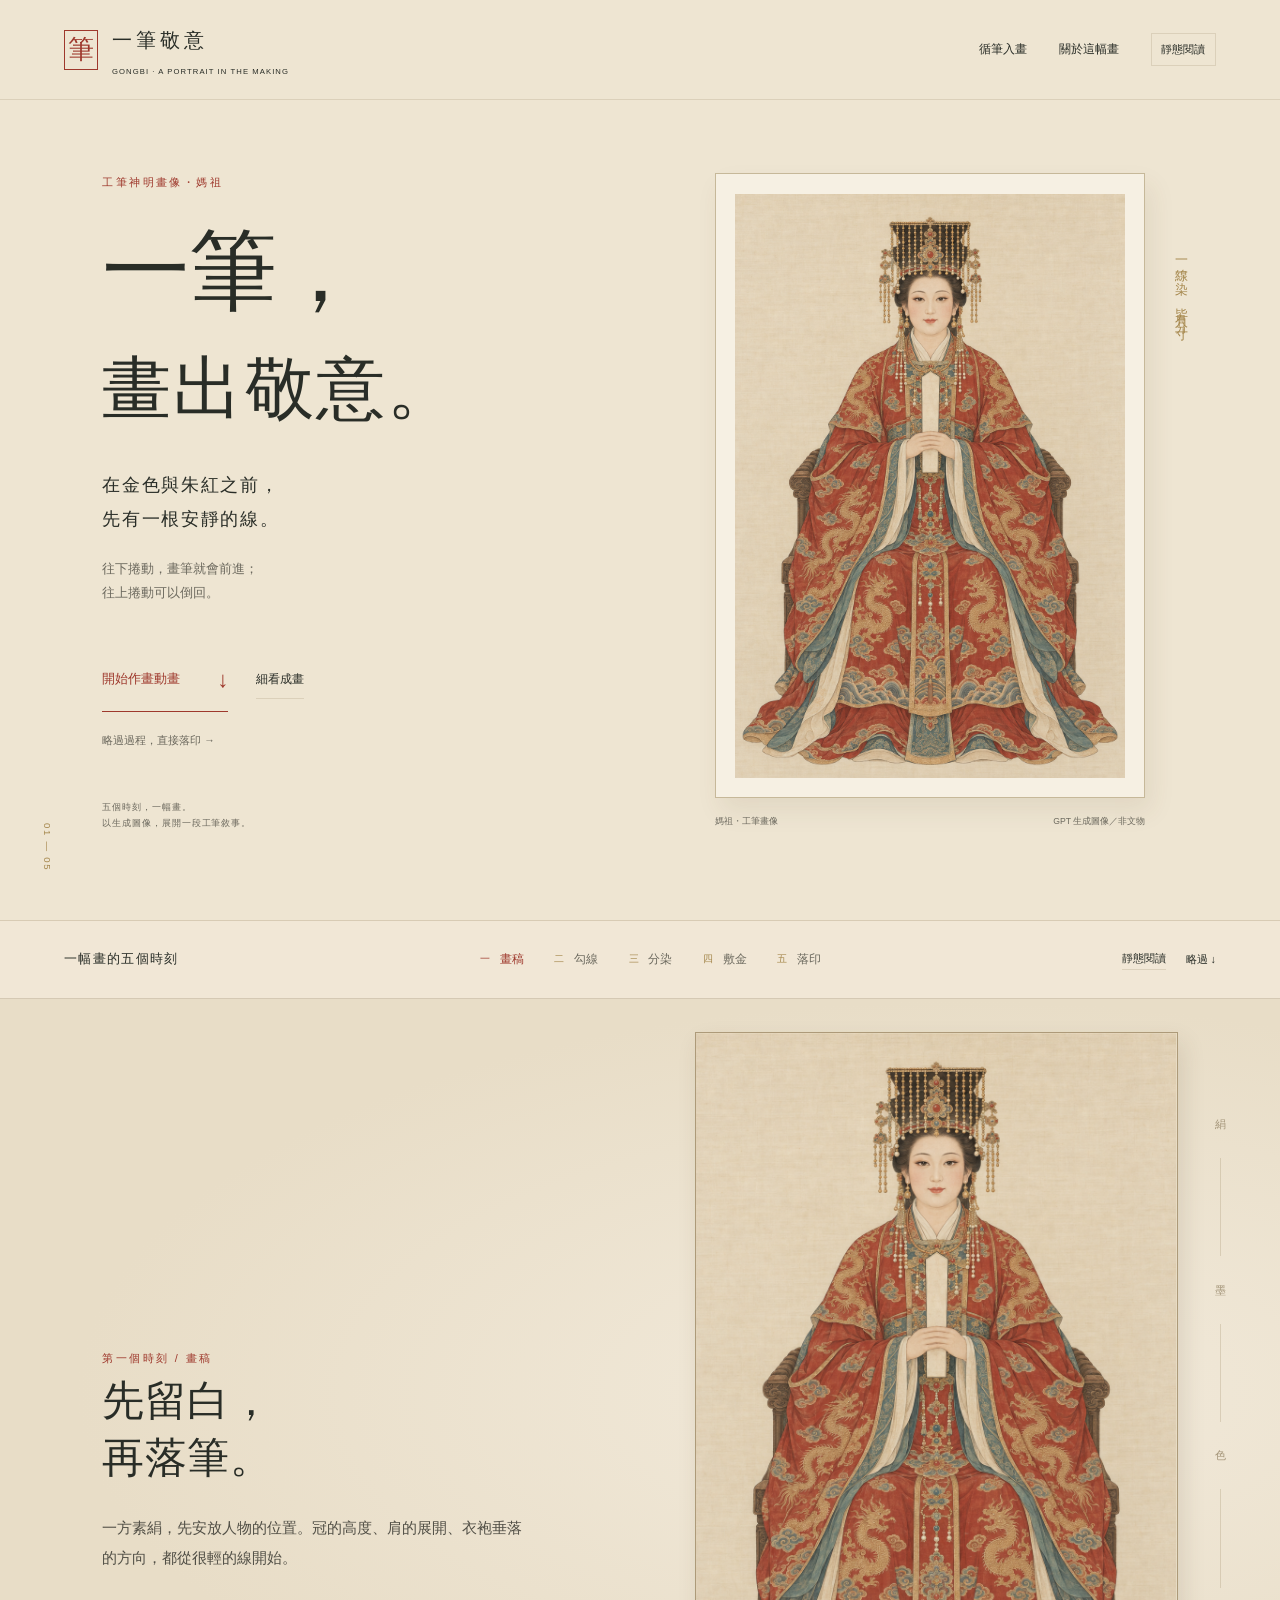
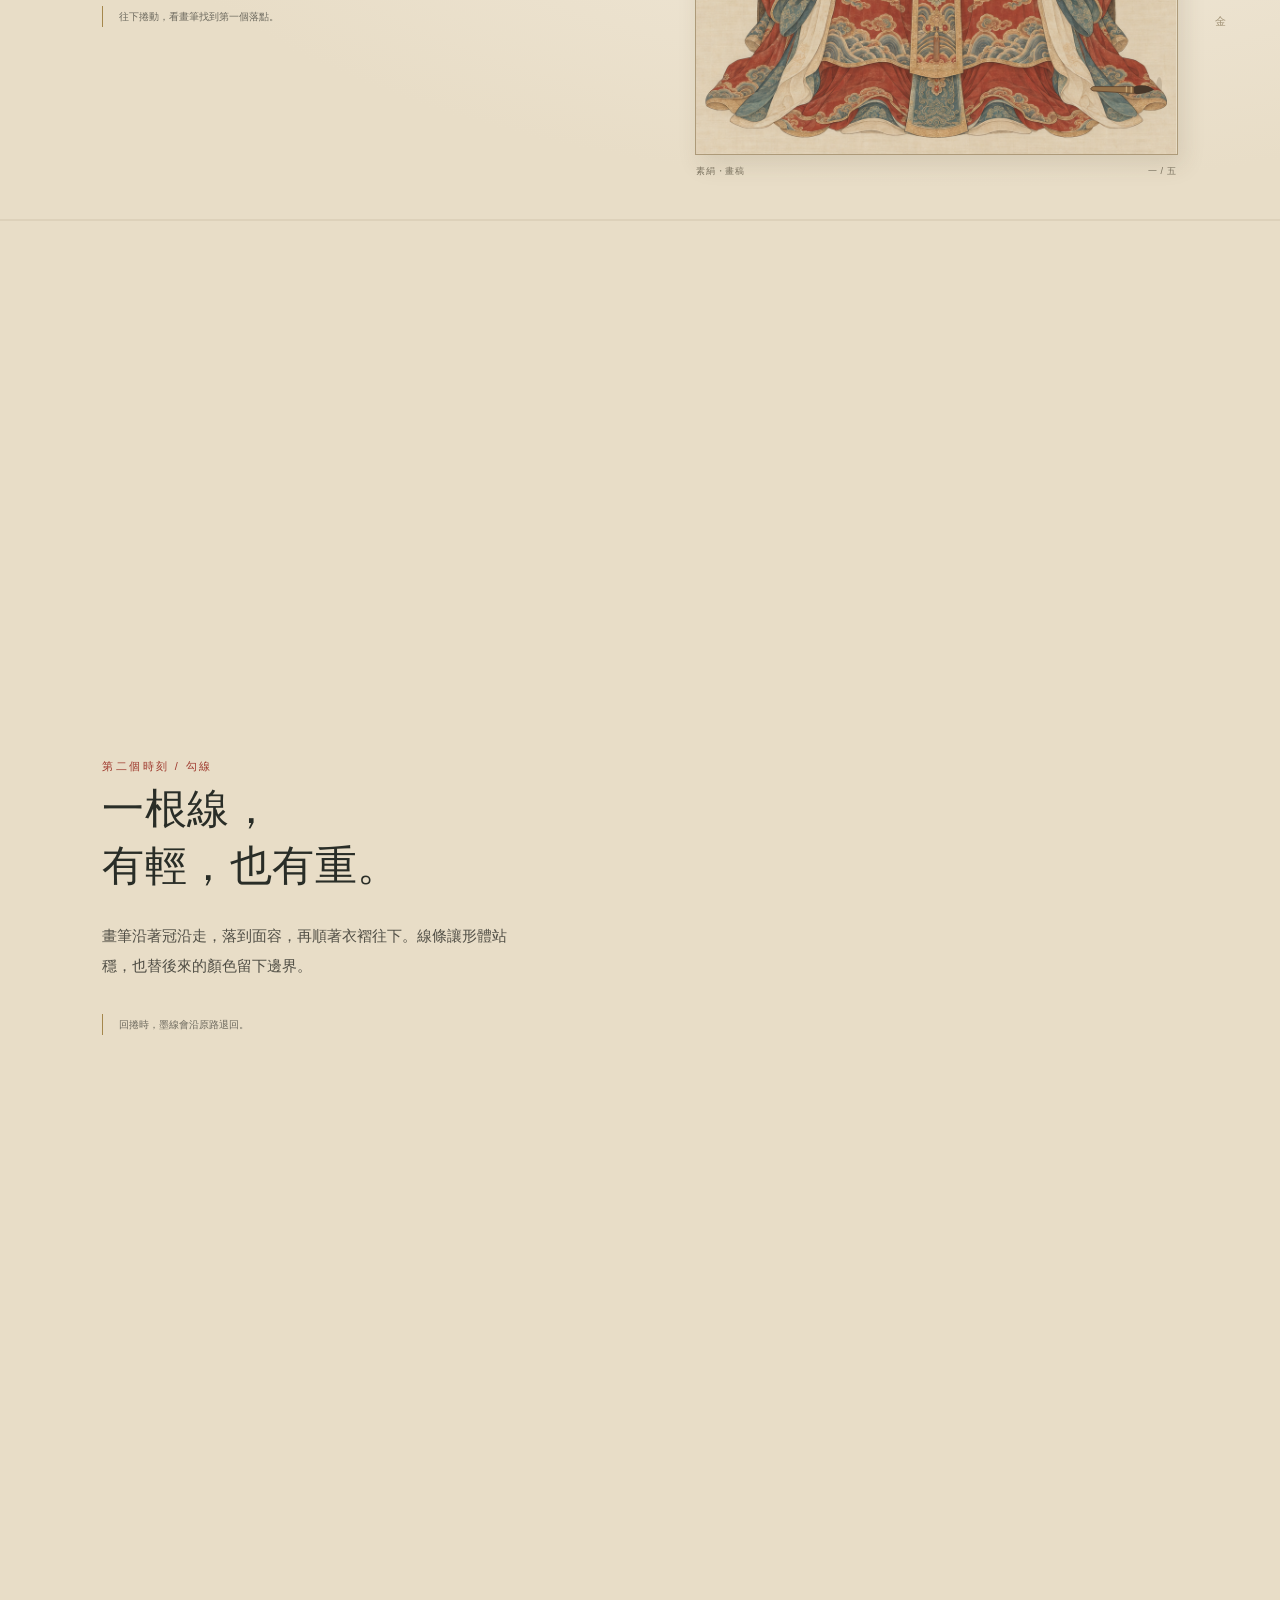
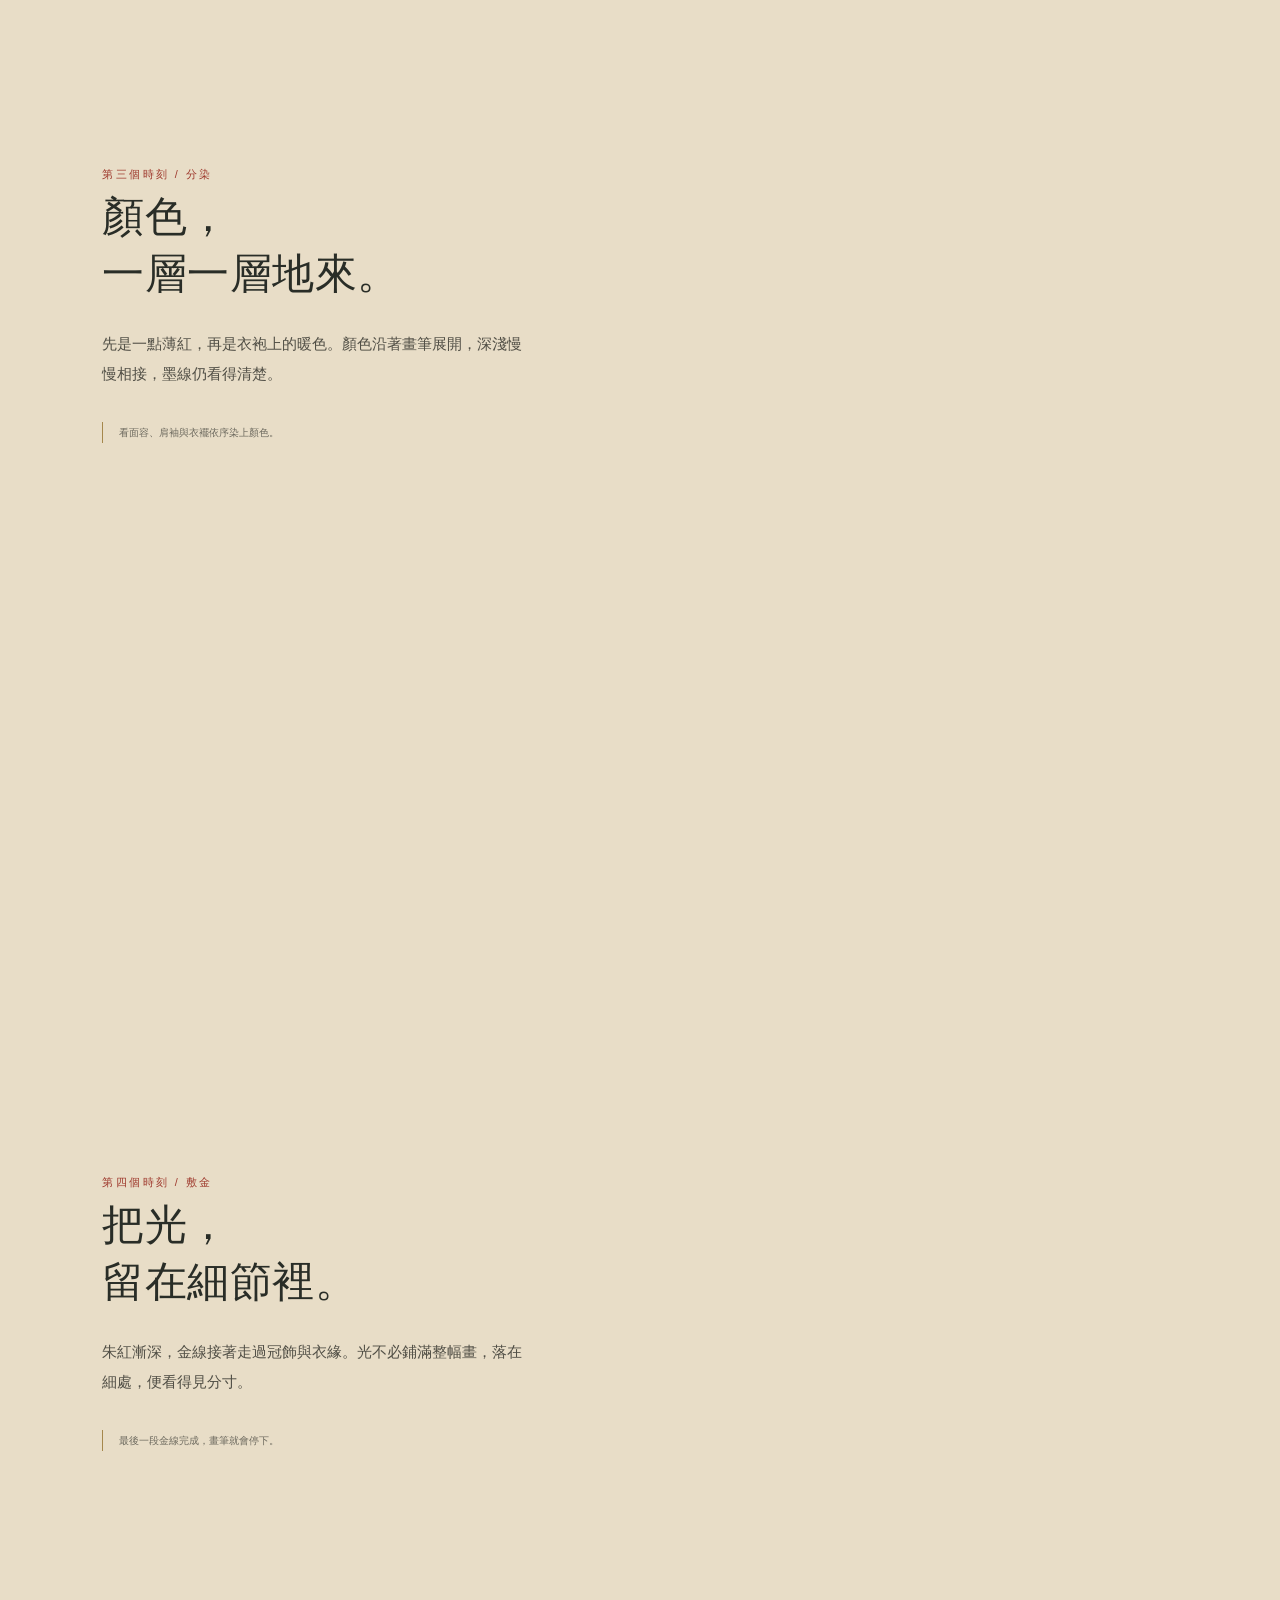
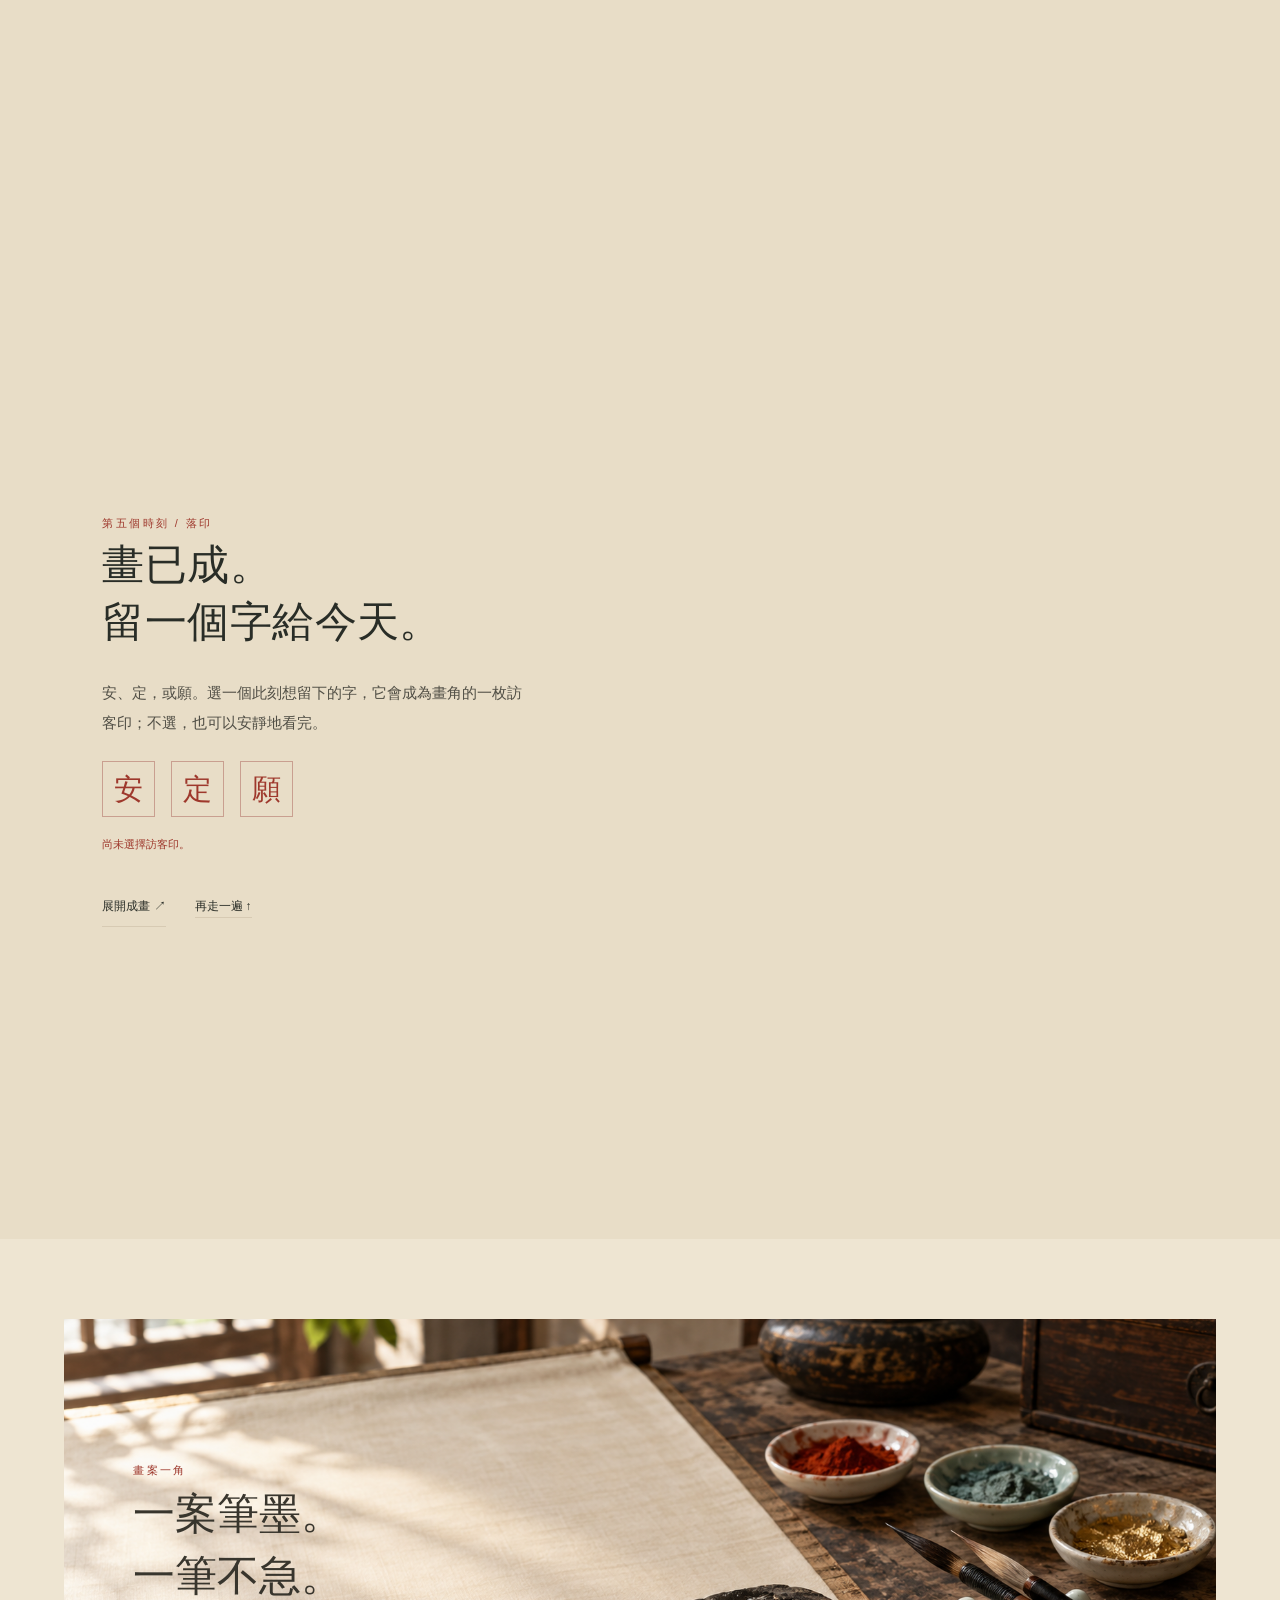
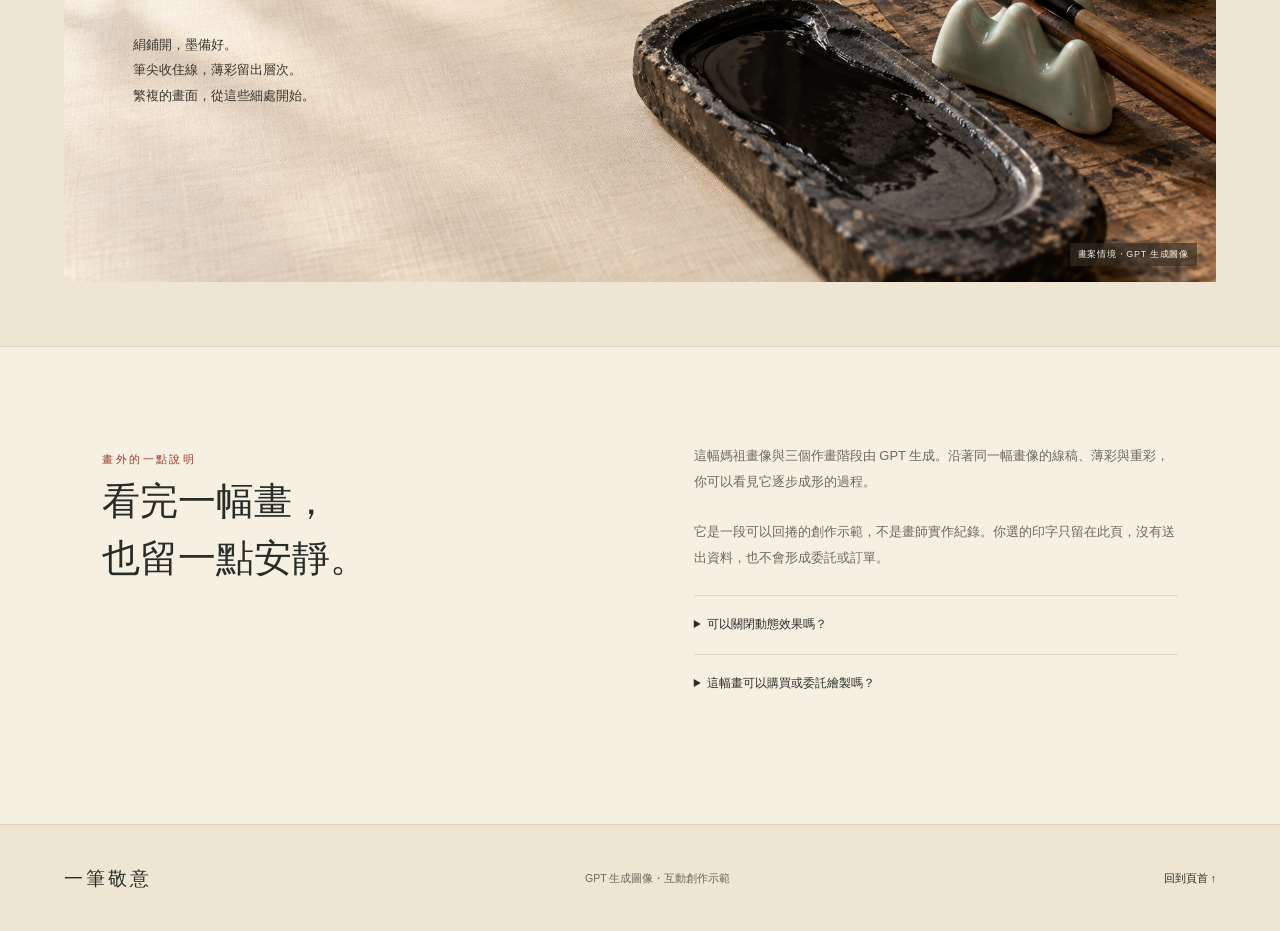
==== examples/immersive-gongbi/public/index.html @ 7ec55b7d "feat: add immersive Gongbi portrait painting demo and public preview" ====
<!doctype html>
<html lang="zh-Hant-TW">
<head>
  <meta charset="utf-8">
  <meta name="viewport" content="width=device-width,initial-scale=1">
  <title>一筆敬意｜工筆媽祖畫像・互動創作體驗</title>
  <meta name="description" content="從素絹、勾線、分染到敷金，跟著畫筆看一幅工筆媽祖畫像逐步成形。選一枚安、定或願的訪客印，為今天留下一個字。GPT 圖像創作與互動網站示範。">
  <meta name="robots" content="noindex,follow">
  <meta name="theme-color" content="#eee5d2">
  <meta property="og:type" content="website">
  <meta property="og:title" content="一筆敬意｜工筆媽祖畫像">
  <meta property="og:description" content="一幅畫，從一根線開始。沿著畫筆，走過素絹到重彩的五個時刻。">
  <link rel="icon" href="favicon.svg" type="image/svg+xml">
  <link rel="stylesheet" href="styles.css">
  <script type="application/ld+json">{"@context":"https://schema.org","@type":"WebPage","name":"一筆敬意｜工筆媽祖畫像・互動創作體驗","description":"以 GPT 生成畫像呈現勾線、分染、敷金與訪客落印的互動創作示範。","inLanguage":"zh-Hant-TW","about":{"@type":"Thing","name":"工筆神明畫像"}}</script>
  <script src="site.js" defer></script>
</head>
<body>
  <a class="skip-link" href="#main">跳到主要內容</a>
  <header class="site-header">
    <a class="wordmark" href="#main"><span class="wordmark-seal" aria-hidden="true">筆</span><span>一筆敬意<small>GONGBI · A PORTRAIT IN THE MAKING</small></span></a>
    <nav aria-label="主要導覽"><a href="#process">循筆入畫</a><a href="#about">關於這幅畫</a><button class="motion-toggle" type="button" aria-pressed="false" hidden>靜態閱讀</button></nav>
  </header>
  <main id="main">
    <section class="hero" aria-labelledby="hero-title">
      <div class="hero-copy"><p class="eyebrow">工筆神明畫像・媽祖</p><h1 id="hero-title">一筆，<br><span>畫出敬意。</span></h1><p class="hero-intro">在金色與朱紅之前，<br>先有一根安靜的線。</p><p class="hero-description">往下捲動，畫筆就會前進；<br>往上捲動可以倒回。</p><div class="hero-actions"><a class="primary-link" href="#draft">開始作畫動畫 <span aria-hidden="true">↓</span></a><button class="quiet-button" type="button" data-open-art hidden>細看成畫</button><a class="image-fallback" href="assets/final.png">細看成畫</a></div><a class="skip-story" href="#seal">略過過程，直接落印 →</a><p class="edition-note">五個時刻，一幅畫。<br>以生成圖像，展開一段工筆敘事。</p></div>
      <figure class="hero-art"><div class="portrait-mat"><img src="assets/final.png" width="1024" height="1536" alt="工筆媽祖畫像，細緻冠飾、端正面容與朱紅金彩衣袍；GPT 生成創作示意" fetchpriority="high" decoding="async"></div><figcaption><span>媽祖・工筆畫像</span><span>GPT 生成圖像／非文物</span></figcaption><span class="vertical-note" aria-hidden="true">一線一染　皆有分寸</span></figure>
      <span class="hero-bottom-mark" aria-hidden="true">01 — 05</span>
    </section>

    <section id="process" class="process" aria-label="一幅畫的五個時刻">
      <nav class="process-nav" aria-label="作畫章節"><a class="process-title" href="#draft">一幅畫的五個時刻</a><ol><li><a href="#draft" data-beat-link="0"><span>一</span>畫稿</a></li><li><a href="#outline" data-beat-link="1"><span>二</span>勾線</a></li><li><a href="#wash" data-beat-link="2"><span>三</span>分染</a></li><li><a href="#gold" data-beat-link="3"><span>四</span>敷金</a></li><li><a href="#seal" data-beat-link="4"><span>五</span>落印</a></li></ol><div class="process-tools"><button class="motion-toggle" type="button" aria-pressed="false" hidden>靜態閱讀</button><a href="#about">略過 ↓</a></div></nav>

      <div class="process-stage" hidden>
        <div class="studio-ruler" aria-hidden="true"><span>絹</span><i></i><span>墨</span><i></i><span>色</span><i></i><span>金</span></div>
        <figure class="canvas-shell" aria-hidden="true">
          <svg id="painting" viewBox="0 0 1000 1500" xmlns="http://www.w3.org/2000/svg" aria-hidden="true">
            <defs>
              <pattern id="silk-grain" width="7" height="7" patternUnits="userSpaceOnUse"><path d="M0 1H7M1 0V7" stroke="#9b886b" stroke-width=".3" opacity=".18"/></pattern>
              <mask id="ink-reveal"><rect width="1000" height="1500" fill="black"/><g id="ink-mask-paths" fill="none" stroke="white" stroke-linecap="round" stroke-linejoin="round"></g><rect id="ink-complete" width="1000" height="1500" fill="white" opacity="0"/></mask>
              <mask id="wash-reveal"><rect width="1000" height="1500" fill="black"/><g id="wash-mask-paths" fill="none" stroke="white" stroke-linecap="round" stroke-linejoin="round"></g><rect id="wash-complete" width="1000" height="1500" fill="white" opacity="0"/></mask>
              <mask id="color-reveal"><rect width="1000" height="1500" fill="black"/><g id="color-mask-paths" fill="none" stroke="white" stroke-linecap="round" stroke-linejoin="round"></g><rect id="color-complete" width="1000" height="1500" fill="white" opacity="0"/></mask>
              <mask id="gold-knockout"><rect width="1000" height="1500" fill="white"/><g id="gold-reserved-paths" fill="none" stroke="black" stroke-linecap="round" stroke-linejoin="round"></g></mask>
              <mask id="gold-reveal"><rect width="1000" height="1500" fill="black"/><g id="gold-mask-paths" fill="none" stroke="white" stroke-linecap="round" stroke-linejoin="round"></g><rect id="gold-complete" width="1000" height="1500" fill="white" opacity="0"/></mask>
            </defs>
            <rect width="1000" height="1500" fill="#e9dfc8"/><rect width="1000" height="1500" fill="url(#silk-grain)"/>
            <g id="sketch-lines" fill="none" stroke="#867862" stroke-width="1.7" stroke-linecap="round"></g>
            <image href="assets/linework.png" width="1000" height="1500" preserveAspectRatio="none" mask="url(#ink-reveal)"/>
            <g id="ink-traces" fill="none" stroke="#39332b" stroke-width="1.6" stroke-linecap="round" stroke-linejoin="round"></g>
            <image href="assets/underpaint.png" width="1000" height="1500" preserveAspectRatio="none" mask="url(#wash-reveal)"/>
            <g mask="url(#color-reveal)"><image href="assets/final.png" width="1000" height="1500" preserveAspectRatio="none" mask="url(#gold-knockout)"/></g>
            <image href="assets/final.png" width="1000" height="1500" preserveAspectRatio="none" mask="url(#gold-reveal)"/>
            <g id="gold-traces" fill="none" stroke="#c6a057" stroke-width="2.1" stroke-linecap="round" stroke-linejoin="round"></g>
            <g id="visitor-seal" transform="translate(90 390) rotate(-5 55 55)" opacity="0"><rect x="3" y="3" width="106" height="110" rx="2" fill="none" stroke="#a3342b" stroke-width="5"/><rect x="12" y="12" width="88" height="92" fill="none" stroke="#a3342b" stroke-width="1.3"/><text id="seal-character" x="56" y="87" text-anchor="middle" fill="#a3342b" font-size="81" font-family="KaiTi,DFKai-SB,serif">安</text></g>
            <g id="brush" opacity="0"><ellipse cx="8" cy="10" rx="19" ry="6" fill="#4c3a252a"/><path d="M0 0 Q-13-29 -8-42 L6-43 Q14-18 0 0" fill="#47372a"/><path d="M-8-42 L-4-127 Q0-138 5-127 L6-43Z" fill="#957148" stroke="#593f2b" stroke-width="1.5"/><path d="M-7-48 L6-48 M-6-58 L6-58" stroke="#c4a271" stroke-width="3"/></g>
          </svg>
          <figcaption><span id="stage-technique">素絹・畫稿</span><span id="stage-count">一 / 五</span></figcaption>
        </figure>
        <div class="mobile-stage-caption"><div aria-hidden="true"><span class="eyebrow" id="mobile-eyebrow">第一個時刻</span><h2 id="mobile-title">先留白，再落筆。</h2><p id="mobile-copy">一方素絹，先安放人物的位置。</p></div><div class="seal-options mobile-seals" role="group" aria-label="選一個訪客印字" hidden><button type="button" data-seal="安" aria-pressed="false" hidden>安</button><button type="button" data-seal="定" aria-pressed="false" hidden>定</button><button type="button" data-seal="願" aria-pressed="false" hidden>願</button></div><div class="mobile-end-actions" hidden><button class="quiet-button" type="button" data-open-art hidden>細看成畫 ↗</button><a class="image-fallback" href="assets/final.png">細看成畫 ↗</a><a href="#draft" data-replay>再走一遍 ↑</a></div></div>
        <div class="painting-progress" aria-hidden="true"><span></span></div>
      </div>

      <div class="process-beats">
        <article class="process-beat" id="draft" data-technique="素絹・畫稿" tabindex="-1"><figure class="static-study silk-study"><div class="silk-sheet"><span aria-hidden="true">絹</span></div><figcaption>未落墨的素絹示意，構圖先於設色。</figcaption></figure><div class="beat-copy"><span class="eyebrow">第一個時刻 / 畫稿</span><h2>先留白，<br>再落筆。</h2><p>一方素絹，先安放人物的位置。冠的高度、肩的展開、衣袍垂落的方向，都從很輕的線開始。</p><p class="beat-aside">往下捲動，看畫筆找到第一個落點。</p></div></article>
        <article class="process-beat" id="outline" data-technique="墨・勾線" tabindex="-1"><figure class="static-study"><img src="assets/linework.png" width="1024" height="1536" loading="lazy" alt="同一構圖的工筆媽祖線稿：冠飾、五官與衣袍輪廓尚未設色"><figcaption>線稿階段：冠、面容與衣紋的墨線。</figcaption></figure><div class="beat-copy"><span class="eyebrow">第二個時刻 / 勾線</span><h2>一根線，<br>有輕，也有重。</h2><p>畫筆沿著冠沿走，落到面容，再順著衣褶往下。線條讓形體站穩，也替後來的顏色留下邊界。</p><p class="beat-aside">回捲時，墨線會沿原路退回。</p></div></article>
        <article class="process-beat" id="wash" data-technique="薄彩・分染" tabindex="-1"><figure class="static-study"><img src="assets/underpaint.png" width="1024" height="1536" loading="lazy" alt="同一幅媽祖畫像的初染階段：面部與衣袍覆上淡淡的薄彩"><figcaption>初染階段：薄彩逐區落在墨線之間。</figcaption></figure><div class="beat-copy"><span class="eyebrow">第三個時刻 / 分染</span><h2>顏色，<br>一層一層地來。</h2><p>先是一點薄紅，再是衣袍上的暖色。顏色沿著畫筆展開，深淺慢慢相接，墨線仍看得清楚。</p><p class="beat-aside">看面容、肩袖與衣襬依序染上顏色。</p></div></article>
        <article class="process-beat" id="gold" data-technique="重彩・敷金" tabindex="-1"><figure class="static-study"><img src="assets/final.png" width="1024" height="1536" loading="lazy" alt="重彩完成的工筆媽祖畫像，冠飾與衣袍金線清晰可見"><figcaption>重彩與金線：畫面的層次逐漸完整。</figcaption></figure><div class="beat-copy"><span class="eyebrow">第四個時刻 / 敷金</span><h2>把光，<br>留在細節裡。</h2><p>朱紅漸深，金線接著走過冠飾與衣緣。光不必鋪滿整幅畫，落在細處，便看得見分寸。</p><p class="beat-aside">最後一段金線完成，畫筆就會停下。</p></div></article>
        <article class="process-beat" id="seal" data-technique="成畫・訪客落印" tabindex="-1"><figure class="static-study final-study"><img src="assets/final.png" width="1024" height="1536" loading="lazy" alt="完成的工筆媽祖畫像；可選擇在畫角加上自己的訪客印字"><span class="static-seal" data-seal-mark hidden aria-hidden="true"></span><figcaption>成畫與訪客印：印字由你選擇，不代表畫師落款。</figcaption></figure><div class="beat-copy"><span class="eyebrow">第五個時刻 / 落印</span><h2>畫已成。<br>留一個字給今天。</h2><p>安、定，或願。選一個此刻想留下的字，它會成為畫角的一枚訪客印；不選，也可以安靜地看完。</p><div class="seal-options inline-seals" role="group" aria-label="選一個訪客印字"><button type="button" data-seal="安" aria-pressed="false" hidden>安</button><button type="button" data-seal="定" aria-pressed="false" hidden>定</button><button type="button" data-seal="願" aria-pressed="false" hidden>願</button></div><noscript><p class="static-note">目前以靜態圖文閱讀。互動落印需要 JavaScript；仍可直接觀看完整畫像。</p></noscript><p class="seal-status" role="status" aria-live="polite" hidden>尚未選擇訪客印。</p><div class="beat-end-actions"><button class="quiet-button" type="button" data-open-art hidden>展開成畫 ↗</button><a href="#draft" data-replay>再走一遍 ↑</a></div></div></article>
      </div>
    </section>

    <section class="studio-section" aria-labelledby="studio-title"><figure><img src="assets/studio.png" width="1672" height="941" loading="lazy" alt="窗光下的工筆畫案：素絹、硯台、毛筆與朱紅、青灰及金色顏料，GPT 生成情境示意"><figcaption>畫案情境・GPT 生成圖像</figcaption></figure><div class="studio-caption"><span class="eyebrow">畫案一角</span><h2 id="studio-title">一案筆墨。<br>一筆不急。</h2><p>絹鋪開，墨備好。<br>筆尖收住線，薄彩留出層次。<br>繁複的畫面，從這些細處開始。</p></div></section>
    <section class="afterword" id="about"><div><span class="eyebrow">畫外的一點說明</span><h2 id="ending-text">看完一幅畫，<br>也留一點安靜。</h2></div><div class="about-copy"><p>這幅媽祖畫像與三個作畫階段由 GPT 生成。沿著同一幅畫像的線稿、薄彩與重彩，你可以看見它逐步成形的過程。</p><p>它是一段可以回捲的創作示範，不是畫師實作紀錄。你選的印字只留在此頁，沒有送出資料，也不會形成委託或訂單。</p><details><summary>可以關閉動態效果嗎？</summary><p>可以。頁首與章節導覽的「靜態閱讀」會切換成每個階段各自的圖文。系統偏好減少動態效果時，也會先使用靜態閱讀。</p></details><details><summary>這幅畫可以購買或委託繪製嗎？</summary><p>此頁沒有提供販售或委託服務，也沒有付款、訂單或聯絡表單；它是工筆神明畫像的互動網站示範。</p></details></div></section>
  </main>
  <footer><a class="footer-title" href="#main">一筆敬意</a><p>GPT 生成圖像・互動創作示範</p><a href="#main">回到頁首 ↑</a></footer>
  <dialog id="art-dialog" aria-labelledby="dialog-title"><header><h2 id="dialog-title">媽祖・工筆畫像</h2><button type="button" id="close-art" autofocus>關閉 ✕</button></header><div class="dialog-portrait"><img src="assets/final.png" width="1024" height="1536" alt="媽祖工筆畫像完整大圖，GPT 生成創作示意"><span class="static-seal" data-seal-mark hidden aria-hidden="true"></span></div><p>生成圖像示範。畫角的印字是訪客選擇，不是畫師簽名。</p></dialog>
</body>
</html>
---- examples/immersive-gongbi/public/styles.css ----
:root{--silk:#eee5d2;--paper:#f6f0e3;--ink:#292d27;--muted:#6c695e;--vermilion:#9e382c;--gold:#a5874c;--line:#bdb09666;--nav-height:78px;color-scheme:light;font-family:Arial,"PingFang TC","Microsoft JhengHei",sans-serif;color:var(--ink);background:var(--silk);line-height:1.85}
*{box-sizing:border-box}body{margin:0}a{color:inherit;text-underline-offset:.35em}button{font:inherit;color:inherit;cursor:pointer}button[hidden],[hidden]{display:none!important}a:focus-visible,button:focus-visible,summary:focus-visible{outline:2px solid var(--vermilion);outline-offset:5px}button,a,summary{-webkit-tap-highlight-color:transparent}h1,h2,h3,p,figure{margin:0}h1,h2{font-family:"Noto Serif TC","PMingLiU","MingLiU",Georgia,serif;font-weight:400;line-height:1.35}img{display:block;width:100%;height:auto}button{background:none;border:0}.eyebrow{font-size:.68rem;letter-spacing:.22em;color:var(--vermilion);margin-bottom:1.5rem}.skip-link{position:fixed;z-index:100;left:1rem;top:0;transform:translateY(-150%);background:var(--ink);color:var(--paper);padding:.65rem 1rem}.skip-link:focus{transform:none}
.site-header{display:flex;align-items:center;justify-content:space-between;gap:2rem;padding:1.35rem 5vw;border-bottom:1px solid var(--line)}.wordmark{display:flex;gap:.85rem;align-items:center;text-decoration:none;font-family:"PMingLiU",serif;font-size:1.28rem;letter-spacing:.2em}.wordmark-seal{display:grid;place-items:center;width:2.15rem;height:2.5rem;border:1px solid var(--vermilion);color:var(--vermilion);font-size:1.6rem;line-height:1;letter-spacing:0}.wordmark small{display:block;font:normal .48rem/1.4 Arial,sans-serif;letter-spacing:.14em;margin-top:.45rem}.site-header nav{display:flex;align-items:center;gap:2rem;font-size:.72rem}.site-header nav a{text-decoration:none}.motion-toggle{font-size:.67rem;border:1px solid var(--line);padding:.35rem .6rem;white-space:nowrap}
.hero{position:relative;display:grid;grid-template-columns:1fr 1fr;gap:8%;align-items:center;max-width:1500px;margin:0 auto;padding:4.5rem 8vw 5.5rem;min-height:calc(100svh - 93px)}.hero-copy{max-width:33rem}.hero h1{font-size:clamp(3.3rem,6.9vw,7.4rem);line-height:1.25;letter-spacing:-.015em}.hero h1 span{font-size:.78em;letter-spacing:.03em;white-space:nowrap}.hero-intro{font-family:"PMingLiU",serif;font-size:1.14rem;letter-spacing:.09em;line-height:1.85;margin-top:2rem}.hero-description{margin-top:1.3rem;font-size:.8rem;color:var(--muted);line-height:1.9}.hero-actions{display:flex;align-items:center;gap:1.7rem;margin-top:2.6rem}.primary-link{display:flex;align-items:center;justify-content:space-between;gap:2.3rem;padding:.7rem 0;border-bottom:1px solid var(--vermilion);text-decoration:none;color:var(--vermilion);font-size:.82rem}.primary-link span{font-size:1.4rem}.quiet-button,.image-fallback{font-size:.75rem;padding:.5rem 0;text-decoration:none;border-bottom:1px solid var(--line)}.skip-story{display:block;font-size:.66rem;width:fit-content;margin-top:1.2rem;color:var(--muted);text-decoration:none}.edition-note{font-size:.57rem;letter-spacing:.1em;line-height:1.8;color:var(--muted);margin-top:3rem}.hero-art{position:relative;width:100%;max-width:430px;margin:auto}.portrait-mat{padding:clamp(12px,1.5vw,23px);background:var(--paper);border:1px solid #c6b899;box-shadow:6px 13px 24px #57432416}.portrait-mat img{aspect-ratio:2/3;object-fit:cover}.hero-art figcaption{display:flex;justify-content:space-between;gap:1rem;font-size:.54rem;color:var(--muted);margin-top:1rem}.vertical-note{position:absolute;right:-2.9rem;top:5rem;writing-mode:vertical-rl;font-family:"PMingLiU",serif;font-size:.8rem;letter-spacing:.5em;color:var(--gold)}.hero-bottom-mark{position:absolute;left:3vw;bottom:3rem;font-size:.6rem;writing-mode:vertical-rl;letter-spacing:.18em;color:var(--gold)}
.process{position:relative;background:#e8ddc7;border-top:1px solid var(--line);isolation:isolate}.process-nav{display:flex;align-items:center;justify-content:space-between;gap:1.5rem;min-height:78px;padding:1rem 5vw;background:#f1e8d7f7;border-bottom:1px solid #b1a38870;position:relative;z-index:20}.process-title{font-family:"PMingLiU",serif;letter-spacing:.1em;font-size:.82rem;text-decoration:none;white-space:nowrap}.process-nav ol{display:flex;gap:clamp(.8rem,2.4vw,2.5rem);padding:0;margin:0;list-style:none}.process-nav ol a{font-size:.77rem;display:flex;gap:.5rem;align-items:center;text-decoration:none;color:var(--muted);white-space:nowrap}.process-nav ol a>span{font-family:"PMingLiU",serif;font-size:.63rem;color:var(--gold);padding-right:.1rem}.process-nav ol a[aria-current="step"]{color:var(--vermilion)}.process-nav ol a[aria-current="step"]>span{color:var(--vermilion)}.process-tools{display:flex;gap:1.2rem;align-items:center;font-size:.68rem;white-space:nowrap}.process-tools>a{text-decoration:none}.process-tools .motion-toggle{border:0;padding:0;border-bottom:1px solid var(--line)}
.process-beat{display:grid;grid-template-columns:minmax(0,1fr) minmax(0,1fr);gap:9%;align-items:center;padding:4.5rem 8vw;max-width:1500px;margin:auto;scroll-margin-top:var(--nav-height);position:relative}.static-study{width:100%;max-width:400px;margin:auto;position:relative}.static-study img,.silk-sheet{aspect-ratio:2/3;object-fit:cover;background:var(--silk);border:1px solid #b9a88780}.static-study figcaption{font-size:.65rem;color:var(--muted);margin-top:.8rem}.silk-sheet{display:grid;place-items:center;background:repeating-linear-gradient(0deg,#e9dfc8 0,#e9dfc8 3px,#e4dac32e 4px)}.silk-sheet span{font-family:"PMingLiU",serif;font-size:4rem;color:#b1a08066}.beat-copy{max-width:31rem}.beat-copy h2{font-size:clamp(2.1rem,3.3vw,3.8rem);letter-spacing:.01em}.beat-copy>p{font-size:.91rem;max-width:27rem;color:#514f46;margin-top:1.7rem;line-height:2.1}.beat-copy .beat-aside{font-size:.64rem;color:var(--muted);margin-top:2rem;padding-left:1rem;border-left:1px solid var(--gold)}.beat-end-actions{display:flex;align-items:center;gap:1.8rem;margin-top:2rem;font-size:.74rem}.beat-end-actions>a{text-decoration:none;border-bottom:1px solid var(--line)}
.seal-options{display:flex;gap:1rem;margin-top:1.4rem}.seal-options button{font-family:"DFKai-SB","KaiTi","PMingLiU",serif;font-size:1.8rem;display:grid;place-items:center;width:3.3rem;height:3.5rem;border:1px solid #aa635b80;color:var(--vermilion);line-height:1}.seal-options button[aria-pressed="true"]{background:var(--vermilion);color:var(--paper);outline:1px solid var(--paper);outline-offset:-5px}.beat-copy .seal-status{font-size:.66rem;margin-top:1rem;color:var(--vermilion)}.static-seal{position:absolute;left:9%;top:26%;display:grid;place-items:center;width:11.2%;aspect-ratio:1;font-size:clamp(20px,3vw,62px);line-height:1;font-family:"DFKai-SB","KaiTi",serif;border:2px solid var(--vermilion);color:var(--vermilion);transform:rotate(-5deg);outline:1px solid var(--vermilion);outline-offset:-6px}
body[data-motion="on"] .process-nav{position:sticky;top:0}
body[data-motion="on"] .process-stage{position:sticky;top:var(--nav-height);height:calc(100svh - var(--nav-height));margin-bottom:calc(var(--nav-height) - 100svh);z-index:1;overflow:hidden;background:radial-gradient(ellipse at 75% 48%,#f2eadb 0%,#e8ddc7 65%)}
.canvas-shell{position:absolute;right:8vw;top:4%;height:88%;aspect-ratio:2/3;max-width:48vw;background:#e9dfc8;border:1px solid #ad9a79;box-shadow:5px 10px 22px #4e3d221f}.canvas-shell svg{display:block;width:100%;height:100%;overflow:visible}.canvas-shell figcaption{position:absolute;top:calc(100% + .55rem);left:0;right:0;display:flex;justify-content:space-between;font-size:.58rem;letter-spacing:.07em;color:#79715e}.studio-ruler{position:absolute;right:calc(8vw - 3rem);top:14%;height:63%;display:flex;flex-direction:column;align-items:center;justify-content:space-between;color:#a39478;font-family:"PMingLiU",serif;font-size:.7rem}.studio-ruler i{height:19%;width:1px;background:#b5a58560}.painting-progress{position:absolute;bottom:0;left:0;right:0;height:2px;background:#b0a38935}.painting-progress span{display:block;width:0;height:100%;background:var(--vermilion)}.mobile-stage-caption{display:none}
body[data-motion="on"] .process-beat{display:flex;align-items:center;justify-content:flex-start;min-height:112svh;padding:10vh 8vw 14vh;z-index:2;pointer-events:none}
body[data-motion="on"] .process-beat .beat-copy{width:35vw;max-width:440px;padding:1.5rem 1rem 1.5rem 0;pointer-events:auto}
body[data-motion="on"] .process-beat .static-study{position:absolute;width:1px;height:1px;padding:0;margin:-1px;clip-path:inset(50%);overflow:hidden;white-space:nowrap}
.afterword{display:grid;grid-template-columns:1fr 1fr;gap:10%;padding:6rem 8vw 7rem;background:var(--paper);border-top:1px solid var(--line)}.afterword h2{font-size:clamp(2rem,3vw,3.2rem);line-height:1.5}.about-copy{max-width:35rem}.about-copy>p{font-size:.81rem;color:var(--muted);margin-bottom:1.5rem;line-height:2}.about-copy details{padding:1.1rem 0;border-top:1px solid var(--line);font-size:.77rem}.about-copy details p{font-size:.76rem;color:var(--muted);margin-top:.8rem}.about-copy summary{cursor:pointer}footer{padding:2.2rem 5vw;display:flex;justify-content:space-between;align-items:center;gap:2rem;font-size:.66rem;border-top:1px solid var(--line)}footer .footer-title{font-family:"PMingLiU",serif;font-size:1.2rem;letter-spacing:.15em;text-decoration:none}footer p{color:var(--muted)}footer>a:last-child{text-decoration:none}
dialog{border:1px solid #9a8c72;padding:0;background:var(--paper);color:var(--ink);max-width:min(92vw,900px);max-height:92svh;width:760px;box-shadow:0 20px 80px #111a1699}dialog::backdrop{background:#22241dba;backdrop-filter:blur(3px)}dialog header{position:sticky;top:0;z-index:2;display:flex;align-items:center;justify-content:space-between;padding:1rem 1.5rem;background:#f6f0e3f7;border-bottom:1px solid var(--line)}dialog h2{font-size:1.1rem}dialog header button{font-size:.78rem;padding:.3rem .6rem;border:1px solid var(--line)}.dialog-portrait{position:relative;margin:1.5rem auto;max-width:90%;width:580px}.dialog-portrait img{width:100%;height:auto}dialog>p{font-size:.66rem;text-align:center;color:var(--muted);padding:0 1rem 1.5rem}
@media(max-width:1050px){.process-title{display:none}.process-nav{gap:1rem}.hero{gap:6%;padding:4rem 7vw}.hero-art{max-width:370px}.hero h1{font-size:6.8vw}.hero-intro{font-size:1rem}.hero-description{font-size:.74rem}.vertical-note{right:-2.4rem}.canvas-shell{right:6vw;max-width:48vw}.studio-ruler{right:2vw}body[data-motion="on"] .process-beat{padding-left:6vw}body[data-motion="on"] .process-beat .beat-copy{width:37vw}.beat-copy h2{font-size:3.4vw}.beat-copy>p{font-size:.83rem}}
@media(max-width:650px){:root{--nav-height:95px}.site-header{padding:1.1rem 1.3rem;gap:1rem}.wordmark{font-size:1.1rem;gap:.55rem}.wordmark small{font-size:.37rem;letter-spacing:.05em}.wordmark-seal{width:1.7rem;height:2.1rem;font-size:1.4rem}.site-header nav{gap:.7rem;font-size:.62rem}.site-header nav>a{display:none}.hero{display:flex;flex-direction:column;gap:2.5rem;padding:3rem 1.8rem 3.5rem;align-items:stretch}.hero h1{font-size:3.7rem}.hero .eyebrow{font-size:.61rem;margin-bottom:1rem}.hero-copy{max-width:none}.hero-intro{font-size:1.02rem;margin-top:1.5rem}.hero-description{font-size:.77rem}.hero-actions{margin-top:1.8rem}.hero-art{max-width:340px;width:92%;margin:0 auto}.portrait-mat{padding:14px}.hero-art figcaption{font-size:.49rem}.vertical-note{right:-1.9rem;top:3rem;font-size:.63rem;letter-spacing:.4em}.edition-note{margin-top:2rem;font-size:.53rem}.hero-bottom-mark{display:none}.process-nav{flex-wrap:wrap;gap:.7rem;padding:.85rem 1.15rem;min-height:92px}.process-nav ol{justify-content:space-between;width:100%;gap:.6rem}.process-nav ol a{font-size:.71rem;gap:.3rem}.process-tools{margin-left:auto;font-size:.62rem;gap:1.2rem}.process-tools .motion-toggle{font-size:.61rem}.process-beat{display:flex;flex-direction:column;gap:2rem;padding:2.8rem 1.8rem;align-items:stretch}.static-study{max-width:300px}.beat-copy h2{font-size:2.1rem}.beat-copy>p{font-size:.84rem;margin-top:1.1rem}.beat-copy .beat-aside{margin-top:1.1rem}.beat-copy{max-width:none}.afterword{display:block;padding:3.5rem 1.8rem}.afterword h2{font-size:2rem;margin-bottom:2rem}.about-copy>p{font-size:.8rem}footer{flex-wrap:wrap;gap:1rem;padding:1.7rem 1.4rem}footer .footer-title{width:100%}footer p,footer>a:last-child{font-size:.61rem}.canvas-shell{right:auto;left:50%;transform:translateX(-50%);height:51svh;max-height:65%;top:13px;max-width:84vw}.canvas-shell figcaption{font-size:.51rem;top:calc(100% + .3rem)}.studio-ruler{display:none}.mobile-stage-caption{display:block;position:absolute;left:1.5rem;right:1.5rem;top:calc(51svh + 2.5rem);z-index:5}.mobile-stage-caption .eyebrow{font-size:.54rem;letter-spacing:.14em;margin-bottom:.45rem}.mobile-stage-caption h2{font-size:1.55rem;line-height:1.45}.mobile-stage-caption p{font-size:.75rem;color:#514f46;line-height:1.85;max-width:36rem;margin-top:.65rem}.mobile-seals{margin-top:.9rem;gap:.8rem}.mobile-seals button{width:2.65rem;height:2.8rem;font-size:1.4rem}body[data-motion="on"] .process-beat{min-height:112svh;padding:0;pointer-events:none}body[data-motion="on"] .process-beat .beat-copy{position:absolute;width:1px;height:1px;margin:-1px;padding:0;overflow:hidden;clip-path:inset(50%);white-space:nowrap;pointer-events:none}.dialog-portrait{max-width:92%}dialog header{padding:.8rem 1rem}dialog h2{font-size:.95rem}.static-seal{font-size:1.6rem}}
@media(max-width:650px) and (max-height:740px){.canvas-shell{height:45svh}.mobile-stage-caption{top:calc(45svh + 2rem)}.mobile-stage-caption h2{font-size:1.35rem}.mobile-stage-caption p{font-size:.7rem}.mobile-stage-caption .eyebrow{margin-bottom:.3rem}.mobile-seals{margin-top:.6rem}.mobile-seals button{width:2.4rem;height:2.5rem}}
@media(prefers-reduced-motion:reduce){*,*::before,*::after{scroll-behavior:auto!important;transition:none!important;animation:none!important}}

#ending-text{white-space:pre-line}
.mobile-end-actions{display:flex;align-items:center;gap:1.7rem;margin-top:.7rem;font-size:.65rem}.mobile-end-actions .quiet-button,.mobile-end-actions .image-fallback{font-size:inherit;padding:.2rem 0}.mobile-end-actions>a:last-child{text-decoration:none}.static-note{font-size:.73rem;color:var(--muted);margin-top:1rem}
.studio-section{position:relative;margin:5rem 5vw 4rem}.studio-section figure{position:relative}.studio-section img{width:100%;height:clamp(370px,44vw,650px);object-fit:cover;object-position:center 55%}.studio-section figcaption{position:absolute;bottom:1rem;right:1.2rem;color:var(--paper);background:#342c22a6;padding:.2rem .5rem;font-size:.56rem;letter-spacing:.08em}.studio-caption{position:absolute;left:6%;top:24%;max-width:37%;color:#38352d}.studio-caption h2{font-size:clamp(2rem,3.3vw,3.7rem);line-height:1.45}.studio-caption p{font-size:.8rem;line-height:2;margin-top:1.6rem}.studio-caption .eyebrow{margin-bottom:1.1rem}@media(max-width:650px){.studio-section{margin:2.8rem 1.3rem}.studio-section img{height:auto;object-fit:contain}.studio-section figcaption{bottom:.6rem;right:.6rem;font-size:.47rem}.studio-caption{position:static;max-width:none;padding:1.8rem .5rem .3rem}.studio-caption h2{font-size:2rem}.studio-caption p{font-size:.8rem;margin-top:1rem}.studio-caption .eyebrow{font-size:.6rem;margin-bottom:.8rem}}
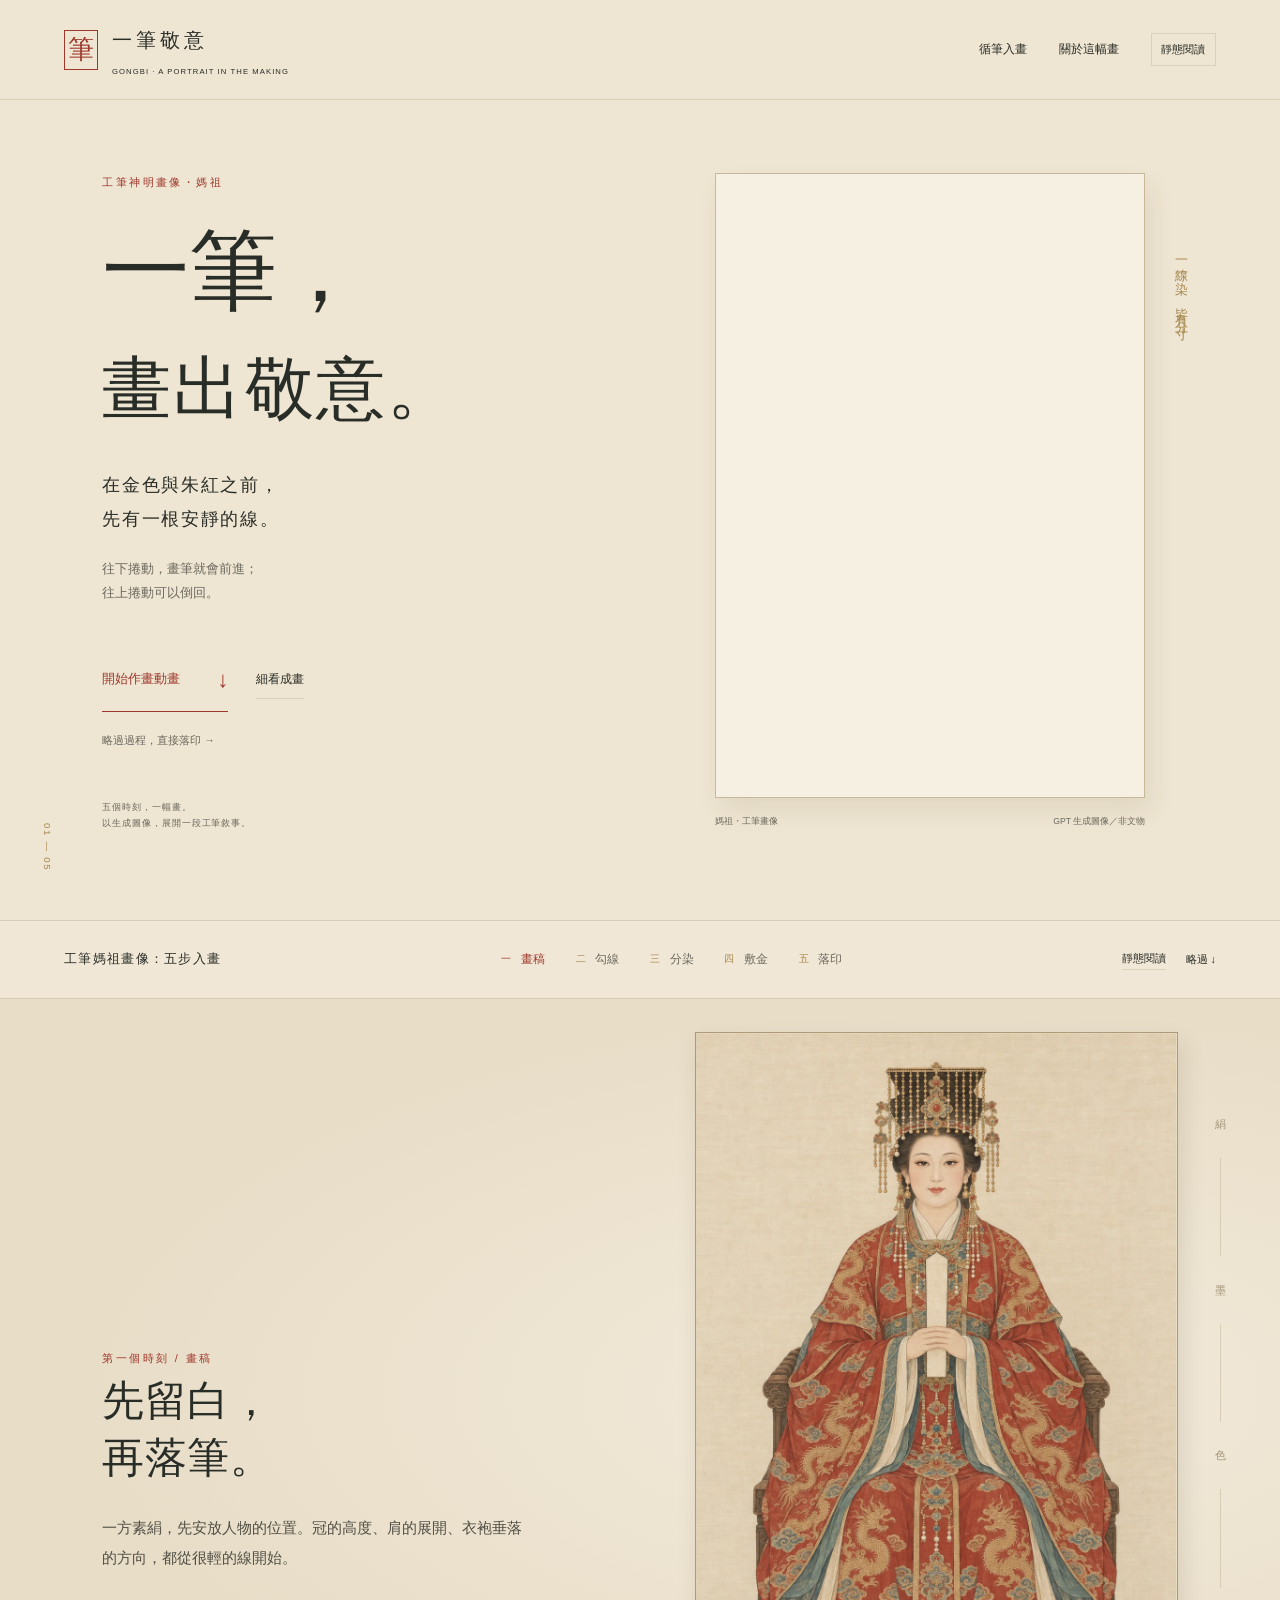
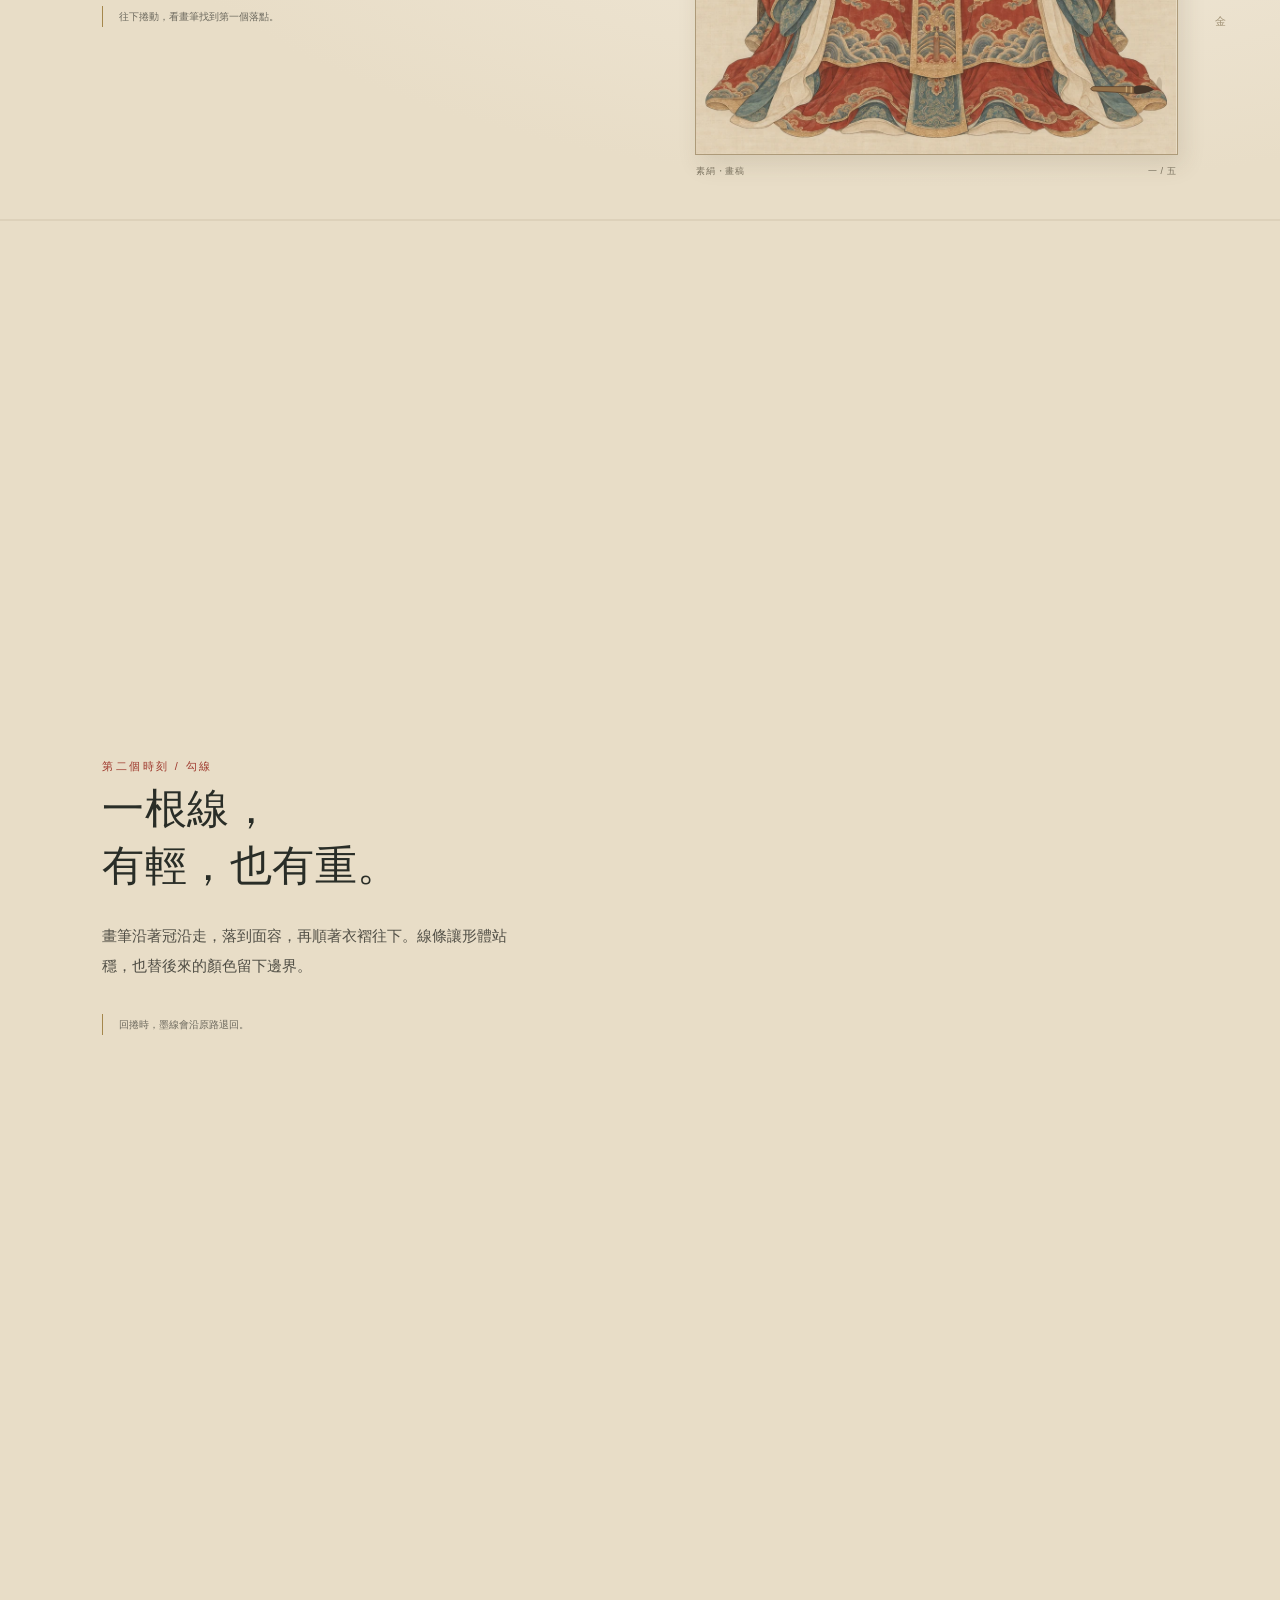
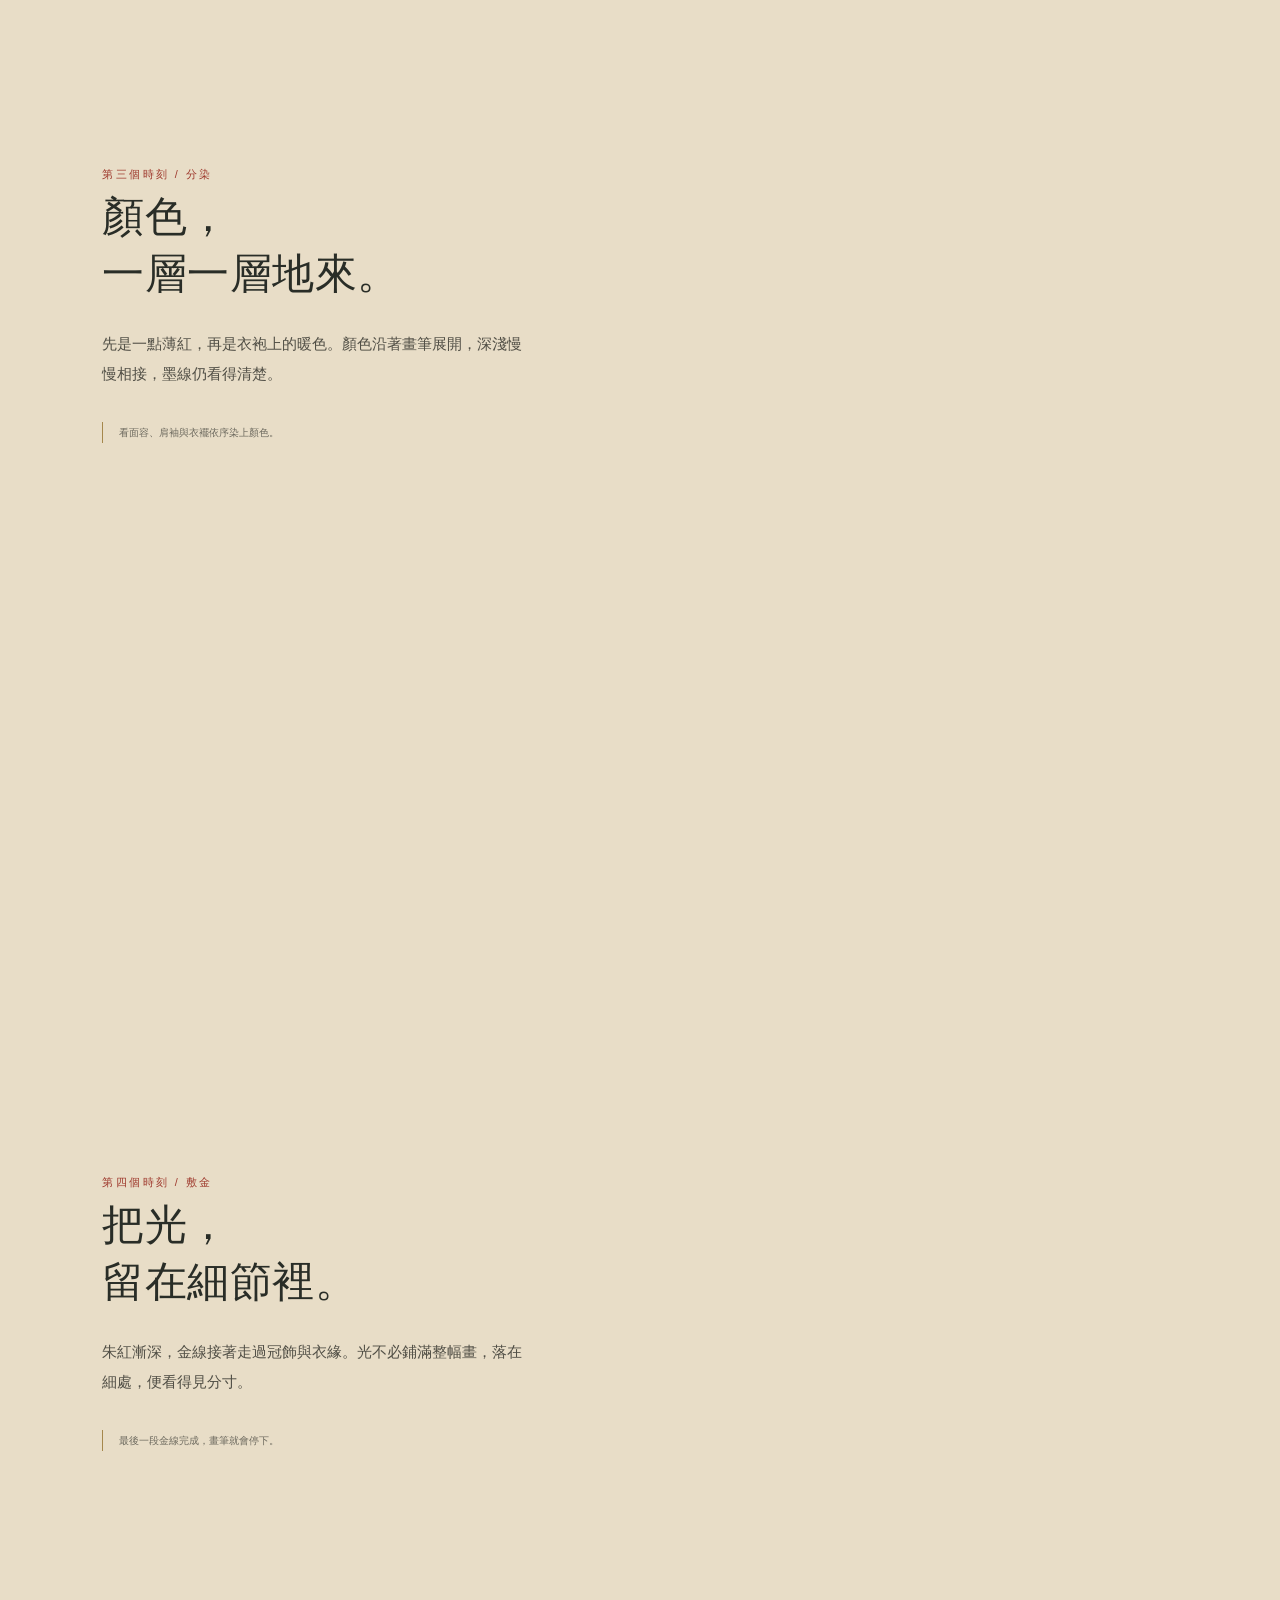
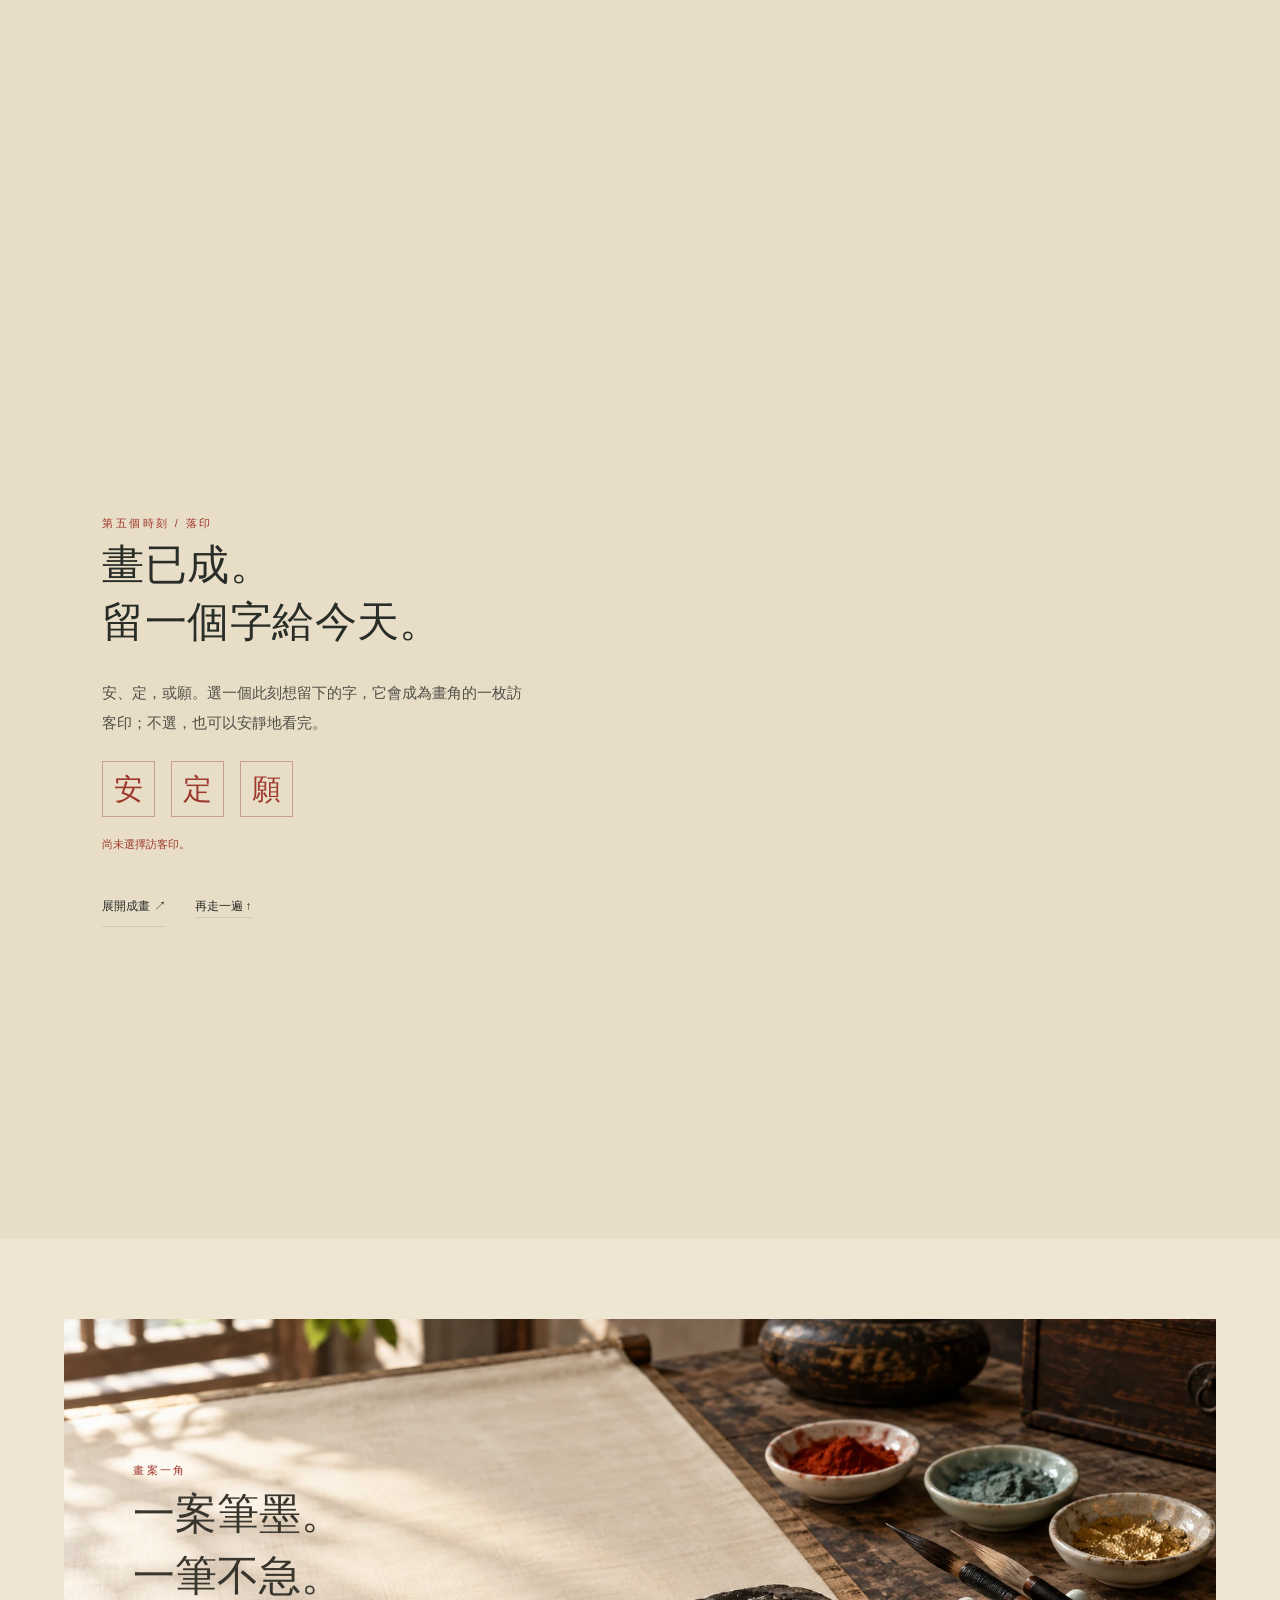
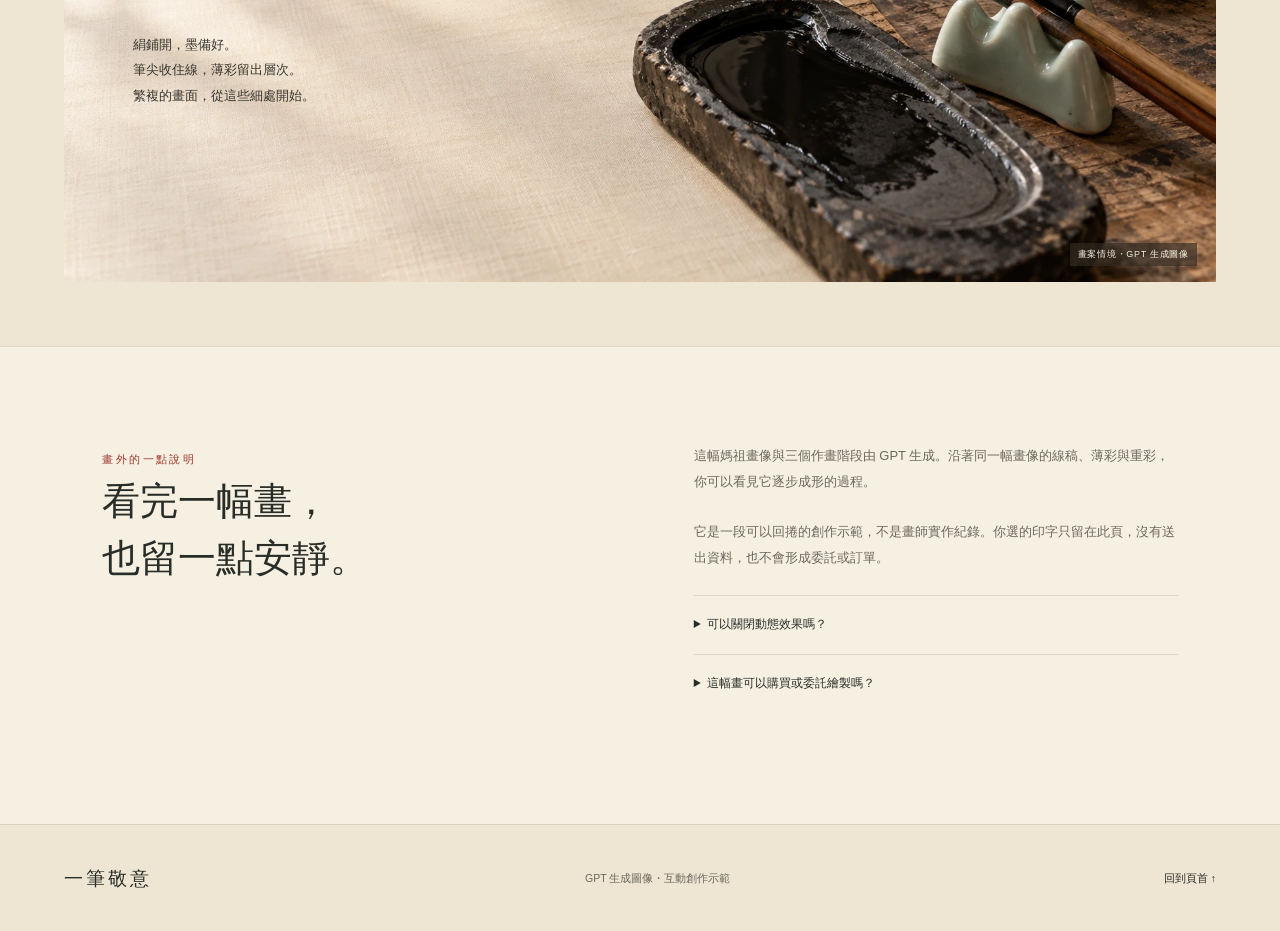
==== commit f6178d79: "feat: make SEO and AEO website claims verifiable (v0.5.0) Add real multi-page static output and stro" ====
--- a/examples/immersive-gongbi/public/index.html
+++ b/examples/immersive-gongbi/public/index.html
@@ -3,16 +3,16 @@
 <head>
   <meta charset="utf-8">
   <meta name="viewport" content="width=device-width,initial-scale=1">
-  <title>一筆敬意｜工筆媽祖畫像・互動創作體驗</title>
-  <meta name="description" content="從素絹、勾線、分染到敷金，跟著畫筆看一幅工筆媽祖畫像逐步成形。選一枚安、定或願的訪客印，為今天留下一個字。GPT 圖像創作與互動網站示範。">
+  <title>工筆媽祖畫像創作示範｜一筆敬意</title>
+  <meta name="description" content="觀看 GPT 生成的工筆媽祖畫像，從畫稿、勾線、分染到敷金與訪客落印。可回捲動畫或切換靜態閱讀；本頁不提供畫像販售或委託。">
   <meta name="robots" content="noindex,follow">
   <meta name="theme-color" content="#eee5d2">
   <meta property="og:type" content="website">
-  <meta property="og:title" content="一筆敬意｜工筆媽祖畫像">
-  <meta property="og:description" content="一幅畫，從一根線開始。沿著畫筆，走過素絹到重彩的五個時刻。">
+  <meta property="og:title" content="工筆媽祖畫像創作示範｜一筆敬意">
+  <meta property="og:description" content="從畫稿、勾線、分染到敷金與訪客落印，觀看 GPT 生成的工筆媽祖畫像逐步成形。">
   <link rel="icon" href="favicon.svg" type="image/svg+xml">
   <link rel="stylesheet" href="styles.css">
-  <script type="application/ld+json">{"@context":"https://schema.org","@type":"WebPage","name":"一筆敬意｜工筆媽祖畫像・互動創作體驗","description":"以 GPT 生成畫像呈現勾線、分染、敷金與訪客落印的互動創作示範。","inLanguage":"zh-Hant-TW","about":{"@type":"Thing","name":"工筆神明畫像"}}</script>
+  <script type="application/ld+json">{"@context":"https://schema.org","@type":"WebPage","@id":"https://open-seo-gongbi-demo.digimkt.workers.dev/#webpage","url":"https://open-seo-gongbi-demo.digimkt.workers.dev/","name":"工筆媽祖畫像創作示範｜一筆敬意","description":"GPT 生成的工筆媽祖畫像互動創作示範，不提供販售或委託。","inLanguage":"zh-Hant-TW","about":{"@type":"Thing","name":"工筆神明畫像"}}</script>
   <script src="site.js" defer></script>
 </head>
 <body>
@@ -23,13 +23,13 @@
   </header>
   <main id="main">
     <section class="hero" aria-labelledby="hero-title">
-      <div class="hero-copy"><p class="eyebrow">工筆神明畫像・媽祖</p><h1 id="hero-title">一筆，<br><span>畫出敬意。</span></h1><p class="hero-intro">在金色與朱紅之前，<br>先有一根安靜的線。</p><p class="hero-description">往下捲動，畫筆就會前進；<br>往上捲動可以倒回。</p><div class="hero-actions"><a class="primary-link" href="#draft">開始作畫動畫 <span aria-hidden="true">↓</span></a><button class="quiet-button" type="button" data-open-art hidden>細看成畫</button><a class="image-fallback" href="assets/final.png">細看成畫</a></div><a class="skip-story" href="#seal">略過過程，直接落印 →</a><p class="edition-note">五個時刻，一幅畫。<br>以生成圖像，展開一段工筆敘事。</p></div>
-      <figure class="hero-art"><div class="portrait-mat"><img src="assets/final.png" width="1024" height="1536" alt="工筆媽祖畫像，細緻冠飾、端正面容與朱紅金彩衣袍；GPT 生成創作示意" fetchpriority="high" decoding="async"></div><figcaption><span>媽祖・工筆畫像</span><span>GPT 生成圖像／非文物</span></figcaption><span class="vertical-note" aria-hidden="true">一線一染　皆有分寸</span></figure>
+      <div class="hero-copy"><p class="eyebrow">工筆神明畫像・媽祖</p><h1 id="hero-title">一筆，<br><span>畫出敬意。</span></h1><p class="hero-intro">在金色與朱紅之前，<br>先有一根安靜的線。</p><p class="hero-description">往下捲動，畫筆就會前進；<br>往上捲動可以倒回。</p><div class="hero-actions"><a class="primary-link" href="#draft">開始作畫動畫 <span aria-hidden="true">↓</span></a><button class="quiet-button" type="button" data-open-art hidden>細看成畫</button><a class="image-fallback" href="assets/final.webp">細看成畫</a></div><a class="skip-story" href="#seal">略過過程，直接落印 →</a><p class="edition-note">五個時刻，一幅畫。<br>以生成圖像，展開一段工筆敘事。</p></div>
+      <figure class="hero-art"><div class="portrait-mat"><img src="assets/final.webp" srcset="assets/final-720.webp 720w, assets/final.webp 1024w" sizes="(max-width: 650px) 85vw, (max-width: 1050px) 36vw, 430px" width="1024" height="1536" loading="eager" alt="工筆媽祖畫像，細緻冠飾、端正面容與朱紅金彩衣袍；GPT 生成創作示意" fetchpriority="high" decoding="async"></div><figcaption><span>媽祖・工筆畫像</span><span>GPT 生成圖像／非文物</span></figcaption><span class="vertical-note" aria-hidden="true">一線一染　皆有分寸</span></figure>
       <span class="hero-bottom-mark" aria-hidden="true">01 — 05</span>
     </section>
 
-    <section id="process" class="process" aria-label="一幅畫的五個時刻">
-      <nav class="process-nav" aria-label="作畫章節"><a class="process-title" href="#draft">一幅畫的五個時刻</a><ol><li><a href="#draft" data-beat-link="0"><span>一</span>畫稿</a></li><li><a href="#outline" data-beat-link="1"><span>二</span>勾線</a></li><li><a href="#wash" data-beat-link="2"><span>三</span>分染</a></li><li><a href="#gold" data-beat-link="3"><span>四</span>敷金</a></li><li><a href="#seal" data-beat-link="4"><span>五</span>落印</a></li></ol><div class="process-tools"><button class="motion-toggle" type="button" aria-pressed="false" hidden>靜態閱讀</button><a href="#about">略過 ↓</a></div></nav>
+    <section id="process" class="process" aria-labelledby="process-heading">
+      <nav class="process-nav" aria-label="作畫章節"><h2 class="process-title" id="process-heading">工筆媽祖畫像：五步入畫</h2><ol><li><a href="#draft" data-beat-link="0"><span>一</span>畫稿</a></li><li><a href="#outline" data-beat-link="1"><span>二</span>勾線</a></li><li><a href="#wash" data-beat-link="2"><span>三</span>分染</a></li><li><a href="#gold" data-beat-link="3"><span>四</span>敷金</a></li><li><a href="#seal" data-beat-link="4"><span>五</span>落印</a></li></ol><div class="process-tools"><button class="motion-toggle" type="button" aria-pressed="false" hidden>靜態閱讀</button><a href="#about">略過 ↓</a></div></nav>
 
       <div class="process-stage" hidden>
         <div class="studio-ruler" aria-hidden="true"><span>絹</span><i></i><span>墨</span><i></i><span>色</span><i></i><span>金</span></div>
@@ -45,34 +45,34 @@
             </defs>
             <rect width="1000" height="1500" fill="#e9dfc8"/><rect width="1000" height="1500" fill="url(#silk-grain)"/>
             <g id="sketch-lines" fill="none" stroke="#867862" stroke-width="1.7" stroke-linecap="round"></g>
-            <image href="assets/linework.png" width="1000" height="1500" preserveAspectRatio="none" mask="url(#ink-reveal)"/>
+            <image href="assets/linework.webp" width="1000" height="1500" preserveAspectRatio="none" mask="url(#ink-reveal)"/>
             <g id="ink-traces" fill="none" stroke="#39332b" stroke-width="1.6" stroke-linecap="round" stroke-linejoin="round"></g>
-            <image href="assets/underpaint.png" width="1000" height="1500" preserveAspectRatio="none" mask="url(#wash-reveal)"/>
-            <g mask="url(#color-reveal)"><image href="assets/final.png" width="1000" height="1500" preserveAspectRatio="none" mask="url(#gold-knockout)"/></g>
-            <image href="assets/final.png" width="1000" height="1500" preserveAspectRatio="none" mask="url(#gold-reveal)"/>
+            <image href="assets/underpaint.webp" width="1000" height="1500" preserveAspectRatio="none" mask="url(#wash-reveal)"/>
+            <g mask="url(#color-reveal)"><image href="assets/final.webp" width="1000" height="1500" preserveAspectRatio="none" mask="url(#gold-knockout)"/></g>
+            <image href="assets/final.webp" width="1000" height="1500" preserveAspectRatio="none" mask="url(#gold-reveal)"/>
             <g id="gold-traces" fill="none" stroke="#c6a057" stroke-width="2.1" stroke-linecap="round" stroke-linejoin="round"></g>
             <g id="visitor-seal" transform="translate(90 390) rotate(-5 55 55)" opacity="0"><rect x="3" y="3" width="106" height="110" rx="2" fill="none" stroke="#a3342b" stroke-width="5"/><rect x="12" y="12" width="88" height="92" fill="none" stroke="#a3342b" stroke-width="1.3"/><text id="seal-character" x="56" y="87" text-anchor="middle" fill="#a3342b" font-size="81" font-family="KaiTi,DFKai-SB,serif">安</text></g>
             <g id="brush" opacity="0"><ellipse cx="8" cy="10" rx="19" ry="6" fill="#4c3a252a"/><path d="M0 0 Q-13-29 -8-42 L6-43 Q14-18 0 0" fill="#47372a"/><path d="M-8-42 L-4-127 Q0-138 5-127 L6-43Z" fill="#957148" stroke="#593f2b" stroke-width="1.5"/><path d="M-7-48 L6-48 M-6-58 L6-58" stroke="#c4a271" stroke-width="3"/></g>
           </svg>
           <figcaption><span id="stage-technique">素絹・畫稿</span><span id="stage-count">一 / 五</span></figcaption>
         </figure>
-        <div class="mobile-stage-caption"><div aria-hidden="true"><span class="eyebrow" id="mobile-eyebrow">第一個時刻</span><h2 id="mobile-title">先留白，再落筆。</h2><p id="mobile-copy">一方素絹，先安放人物的位置。</p></div><div class="seal-options mobile-seals" role="group" aria-label="選一個訪客印字" hidden><button type="button" data-seal="安" aria-pressed="false" hidden>安</button><button type="button" data-seal="定" aria-pressed="false" hidden>定</button><button type="button" data-seal="願" aria-pressed="false" hidden>願</button></div><div class="mobile-end-actions" hidden><button class="quiet-button" type="button" data-open-art hidden>細看成畫 ↗</button><a class="image-fallback" href="assets/final.png">細看成畫 ↗</a><a href="#draft" data-replay>再走一遍 ↑</a></div></div>
+        <div class="mobile-stage-caption"><div aria-hidden="true"><span class="eyebrow" id="mobile-eyebrow">第一個時刻</span><p class="stage-heading" id="mobile-title">先留白，再落筆。</p><p id="mobile-copy">一方素絹，先安放人物的位置。</p></div><div class="seal-options mobile-seals" role="group" aria-label="選一個訪客印字" hidden><button type="button" data-seal="安" aria-pressed="false" hidden>安</button><button type="button" data-seal="定" aria-pressed="false" hidden>定</button><button type="button" data-seal="願" aria-pressed="false" hidden>願</button></div><div class="mobile-end-actions" hidden><button class="quiet-button" type="button" data-open-art hidden>細看成畫 ↗</button><a class="image-fallback" href="assets/final.webp">細看成畫 ↗</a><a href="#draft" data-replay>再走一遍 ↑</a></div></div>
         <div class="painting-progress" aria-hidden="true"><span></span></div>
       </div>
 
       <div class="process-beats">
-        <article class="process-beat" id="draft" data-technique="素絹・畫稿" tabindex="-1"><figure class="static-study silk-study"><div class="silk-sheet"><span aria-hidden="true">絹</span></div><figcaption>未落墨的素絹示意，構圖先於設色。</figcaption></figure><div class="beat-copy"><span class="eyebrow">第一個時刻 / 畫稿</span><h2>先留白，<br>再落筆。</h2><p>一方素絹，先安放人物的位置。冠的高度、肩的展開、衣袍垂落的方向，都從很輕的線開始。</p><p class="beat-aside">往下捲動，看畫筆找到第一個落點。</p></div></article>
-        <article class="process-beat" id="outline" data-technique="墨・勾線" tabindex="-1"><figure class="static-study"><img src="assets/linework.png" width="1024" height="1536" loading="lazy" alt="同一構圖的工筆媽祖線稿：冠飾、五官與衣袍輪廓尚未設色"><figcaption>線稿階段：冠、面容與衣紋的墨線。</figcaption></figure><div class="beat-copy"><span class="eyebrow">第二個時刻 / 勾線</span><h2>一根線，<br>有輕，也有重。</h2><p>畫筆沿著冠沿走，落到面容，再順著衣褶往下。線條讓形體站穩，也替後來的顏色留下邊界。</p><p class="beat-aside">回捲時，墨線會沿原路退回。</p></div></article>
-        <article class="process-beat" id="wash" data-technique="薄彩・分染" tabindex="-1"><figure class="static-study"><img src="assets/underpaint.png" width="1024" height="1536" loading="lazy" alt="同一幅媽祖畫像的初染階段：面部與衣袍覆上淡淡的薄彩"><figcaption>初染階段：薄彩逐區落在墨線之間。</figcaption></figure><div class="beat-copy"><span class="eyebrow">第三個時刻 / 分染</span><h2>顏色，<br>一層一層地來。</h2><p>先是一點薄紅，再是衣袍上的暖色。顏色沿著畫筆展開，深淺慢慢相接，墨線仍看得清楚。</p><p class="beat-aside">看面容、肩袖與衣襬依序染上顏色。</p></div></article>
-        <article class="process-beat" id="gold" data-technique="重彩・敷金" tabindex="-1"><figure class="static-study"><img src="assets/final.png" width="1024" height="1536" loading="lazy" alt="重彩完成的工筆媽祖畫像，冠飾與衣袍金線清晰可見"><figcaption>重彩與金線：畫面的層次逐漸完整。</figcaption></figure><div class="beat-copy"><span class="eyebrow">第四個時刻 / 敷金</span><h2>把光，<br>留在細節裡。</h2><p>朱紅漸深，金線接著走過冠飾與衣緣。光不必鋪滿整幅畫，落在細處，便看得見分寸。</p><p class="beat-aside">最後一段金線完成，畫筆就會停下。</p></div></article>
-        <article class="process-beat" id="seal" data-technique="成畫・訪客落印" tabindex="-1"><figure class="static-study final-study"><img src="assets/final.png" width="1024" height="1536" loading="lazy" alt="完成的工筆媽祖畫像；可選擇在畫角加上自己的訪客印字"><span class="static-seal" data-seal-mark hidden aria-hidden="true"></span><figcaption>成畫與訪客印：印字由你選擇，不代表畫師落款。</figcaption></figure><div class="beat-copy"><span class="eyebrow">第五個時刻 / 落印</span><h2>畫已成。<br>留一個字給今天。</h2><p>安、定，或願。選一個此刻想留下的字，它會成為畫角的一枚訪客印；不選，也可以安靜地看完。</p><div class="seal-options inline-seals" role="group" aria-label="選一個訪客印字"><button type="button" data-seal="安" aria-pressed="false" hidden>安</button><button type="button" data-seal="定" aria-pressed="false" hidden>定</button><button type="button" data-seal="願" aria-pressed="false" hidden>願</button></div><noscript><p class="static-note">目前以靜態圖文閱讀。互動落印需要 JavaScript；仍可直接觀看完整畫像。</p></noscript><p class="seal-status" role="status" aria-live="polite" hidden>尚未選擇訪客印。</p><div class="beat-end-actions"><button class="quiet-button" type="button" data-open-art hidden>展開成畫 ↗</button><a href="#draft" data-replay>再走一遍 ↑</a></div></div></article>
+        <article class="process-beat" id="draft" data-technique="素絹・畫稿" tabindex="-1"><figure class="static-study silk-study"><div class="silk-sheet"><span aria-hidden="true">絹</span></div><figcaption>未落墨的素絹示意，構圖先於設色。</figcaption></figure><div class="beat-copy"><span class="eyebrow">第一個時刻 / 畫稿</span><h3>先留白，<br>再落筆。</h3><p>一方素絹，先安放人物的位置。冠的高度、肩的展開、衣袍垂落的方向，都從很輕的線開始。</p><p class="beat-aside">往下捲動，看畫筆找到第一個落點。</p></div></article>
+        <article class="process-beat" id="outline" data-technique="墨・勾線" tabindex="-1"><figure class="static-study"><img src="assets/linework.webp" width="1024" height="1536" loading="lazy" alt="同一構圖的工筆媽祖線稿：冠飾、五官與衣袍輪廓尚未設色"><figcaption>線稿階段：冠、面容與衣紋的墨線。</figcaption></figure><div class="beat-copy"><span class="eyebrow">第二個時刻 / 勾線</span><h3>一根線，<br>有輕，也有重。</h3><p>畫筆沿著冠沿走，落到面容，再順著衣褶往下。線條讓形體站穩，也替後來的顏色留下邊界。</p><p class="beat-aside">回捲時，墨線會沿原路退回。</p></div></article>
+        <article class="process-beat" id="wash" data-technique="薄彩・分染" tabindex="-1"><figure class="static-study"><img src="assets/underpaint.webp" width="1024" height="1536" loading="lazy" alt="同一幅媽祖畫像的初染階段：面部與衣袍覆上淡淡的薄彩"><figcaption>初染階段：薄彩逐區落在墨線之間。</figcaption></figure><div class="beat-copy"><span class="eyebrow">第三個時刻 / 分染</span><h3>顏色，<br>一層一層地來。</h3><p>先是一點薄紅，再是衣袍上的暖色。顏色沿著畫筆展開，深淺慢慢相接，墨線仍看得清楚。</p><p class="beat-aside">看面容、肩袖與衣襬依序染上顏色。</p></div></article>
+        <article class="process-beat" id="gold" data-technique="重彩・敷金" tabindex="-1"><figure class="static-study"><img src="assets/final.webp" width="1024" height="1536" loading="lazy" alt="重彩完成的工筆媽祖畫像，冠飾與衣袍金線清晰可見"><figcaption>重彩與金線：畫面的層次逐漸完整。</figcaption></figure><div class="beat-copy"><span class="eyebrow">第四個時刻 / 敷金</span><h3>把光，<br>留在細節裡。</h3><p>朱紅漸深，金線接著走過冠飾與衣緣。光不必鋪滿整幅畫，落在細處，便看得見分寸。</p><p class="beat-aside">最後一段金線完成，畫筆就會停下。</p></div></article>
+        <article class="process-beat" id="seal" data-technique="成畫・訪客落印" tabindex="-1"><figure class="static-study final-study"><img src="assets/final.webp" width="1024" height="1536" loading="lazy" alt="完成的工筆媽祖畫像；可選擇在畫角加上自己的訪客印字"><span class="static-seal" data-seal-mark hidden aria-hidden="true"></span><figcaption>成畫與訪客印：印字由你選擇，不代表畫師落款。</figcaption></figure><div class="beat-copy"><span class="eyebrow">第五個時刻 / 落印</span><h3>畫已成。<br>留一個字給今天。</h3><p>安、定，或願。選一個此刻想留下的字，它會成為畫角的一枚訪客印；不選，也可以安靜地看完。</p><div class="seal-options inline-seals" role="group" aria-label="選一個訪客印字"><button type="button" data-seal="安" aria-pressed="false" hidden>安</button><button type="button" data-seal="定" aria-pressed="false" hidden>定</button><button type="button" data-seal="願" aria-pressed="false" hidden>願</button></div><noscript><p class="static-note">目前以靜態圖文閱讀。互動落印需要 JavaScript；仍可直接觀看完整畫像。</p></noscript><p class="seal-status" role="status" aria-live="polite" hidden>尚未選擇訪客印。</p><div class="beat-end-actions"><button class="quiet-button" type="button" data-open-art hidden>展開成畫 ↗</button><a href="#draft" data-replay>再走一遍 ↑</a></div></div></article>
       </div>
     </section>
 
-    <section class="studio-section" aria-labelledby="studio-title"><figure><img src="assets/studio.png" width="1672" height="941" loading="lazy" alt="窗光下的工筆畫案：素絹、硯台、毛筆與朱紅、青灰及金色顏料，GPT 生成情境示意"><figcaption>畫案情境・GPT 生成圖像</figcaption></figure><div class="studio-caption"><span class="eyebrow">畫案一角</span><h2 id="studio-title">一案筆墨。<br>一筆不急。</h2><p>絹鋪開，墨備好。<br>筆尖收住線，薄彩留出層次。<br>繁複的畫面，從這些細處開始。</p></div></section>
+    <section class="studio-section" aria-labelledby="studio-title"><figure><img src="assets/studio.webp" width="1672" height="941" loading="lazy" alt="窗光下的工筆畫案：素絹、硯台、毛筆與朱紅、青灰及金色顏料，GPT 生成情境示意"><figcaption>畫案情境・GPT 生成圖像</figcaption></figure><div class="studio-caption"><span class="eyebrow">畫案一角</span><h2 id="studio-title">一案筆墨。<br>一筆不急。</h2><p>絹鋪開，墨備好。<br>筆尖收住線，薄彩留出層次。<br>繁複的畫面，從這些細處開始。</p></div></section>
     <section class="afterword" id="about"><div><span class="eyebrow">畫外的一點說明</span><h2 id="ending-text">看完一幅畫，<br>也留一點安靜。</h2></div><div class="about-copy"><p>這幅媽祖畫像與三個作畫階段由 GPT 生成。沿著同一幅畫像的線稿、薄彩與重彩，你可以看見它逐步成形的過程。</p><p>它是一段可以回捲的創作示範，不是畫師實作紀錄。你選的印字只留在此頁，沒有送出資料，也不會形成委託或訂單。</p><details><summary>可以關閉動態效果嗎？</summary><p>可以。頁首與章節導覽的「靜態閱讀」會切換成每個階段各自的圖文。系統偏好減少動態效果時，也會先使用靜態閱讀。</p></details><details><summary>這幅畫可以購買或委託繪製嗎？</summary><p>此頁沒有提供販售或委託服務，也沒有付款、訂單或聯絡表單；它是工筆神明畫像的互動網站示範。</p></details></div></section>
   </main>
   <footer><a class="footer-title" href="#main">一筆敬意</a><p>GPT 生成圖像・互動創作示範</p><a href="#main">回到頁首 ↑</a></footer>
-  <dialog id="art-dialog" aria-labelledby="dialog-title"><header><h2 id="dialog-title">媽祖・工筆畫像</h2><button type="button" id="close-art" autofocus>關閉 ✕</button></header><div class="dialog-portrait"><img src="assets/final.png" width="1024" height="1536" alt="媽祖工筆畫像完整大圖，GPT 生成創作示意"><span class="static-seal" data-seal-mark hidden aria-hidden="true"></span></div><p>生成圖像示範。畫角的印字是訪客選擇，不是畫師簽名。</p></dialog>
+  <dialog id="art-dialog" aria-labelledby="dialog-title"><header><h2 id="dialog-title">媽祖・工筆畫像</h2><button type="button" id="close-art" autofocus>關閉 ✕</button></header><div class="dialog-portrait"><img src="assets/final.webp" width="1024" height="1536" alt="媽祖工筆畫像完整大圖，GPT 生成創作示意"><span class="static-seal" data-seal-mark hidden aria-hidden="true"></span></div><p>生成圖像示範。畫角的印字是訪客選擇，不是畫師簽名。</p></dialog>
 </body>
 </html>
--- a/examples/immersive-gongbi/public/styles.css
+++ b/examples/immersive-gongbi/public/styles.css
@@ -1,23 +1,27 @@
 :root{--silk:#eee5d2;--paper:#f6f0e3;--ink:#292d27;--muted:#6c695e;--vermilion:#9e382c;--gold:#a5874c;--line:#bdb09666;--nav-height:78px;color-scheme:light;font-family:Arial,"PingFang TC","Microsoft JhengHei",sans-serif;color:var(--ink);background:var(--silk);line-height:1.85}
-*{box-sizing:border-box}body{margin:0}a{color:inherit;text-underline-offset:.35em}button{font:inherit;color:inherit;cursor:pointer}button[hidden],[hidden]{display:none!important}a:focus-visible,button:focus-visible,summary:focus-visible{outline:2px solid var(--vermilion);outline-offset:5px}button,a,summary{-webkit-tap-highlight-color:transparent}h1,h2,h3,p,figure{margin:0}h1,h2{font-family:"Noto Serif TC","PMingLiU","MingLiU",Georgia,serif;font-weight:400;line-height:1.35}img{display:block;width:100%;height:auto}button{background:none;border:0}.eyebrow{font-size:.68rem;letter-spacing:.22em;color:var(--vermilion);margin-bottom:1.5rem}.skip-link{position:fixed;z-index:100;left:1rem;top:0;transform:translateY(-150%);background:var(--ink);color:var(--paper);padding:.65rem 1rem}.skip-link:focus{transform:none}
+*{box-sizing:border-box}body{margin:0}a{color:inherit;text-underline-offset:.35em}button{font:inherit;color:inherit;cursor:pointer}button[hidden],[hidden]{display:none!important}a:focus-visible,button:focus-visible,summary:focus-visible{outline:2px solid var(--vermilion);outline-offset:5px}button,a,summary{-webkit-tap-highlight-color:transparent}h1,h2,h3,p,figure{margin:0}h1,h2,h3{font-family:"Noto Serif TC","PMingLiU","MingLiU",Georgia,serif;font-weight:400;line-height:1.35}img{display:block;width:100%;height:auto}button{background:none;border:0}.eyebrow{font-size:.68rem;letter-spacing:.22em;color:var(--vermilion);margin-bottom:1.5rem}.skip-link{position:fixed;z-index:100;left:1rem;top:0;transform:translateY(-150%);background:var(--ink);color:var(--paper);padding:.65rem 1rem}.skip-link:focus{transform:none}
 .site-header{display:flex;align-items:center;justify-content:space-between;gap:2rem;padding:1.35rem 5vw;border-bottom:1px solid var(--line)}.wordmark{display:flex;gap:.85rem;align-items:center;text-decoration:none;font-family:"PMingLiU",serif;font-size:1.28rem;letter-spacing:.2em}.wordmark-seal{display:grid;place-items:center;width:2.15rem;height:2.5rem;border:1px solid var(--vermilion);color:var(--vermilion);font-size:1.6rem;line-height:1;letter-spacing:0}.wordmark small{display:block;font:normal .48rem/1.4 Arial,sans-serif;letter-spacing:.14em;margin-top:.45rem}.site-header nav{display:flex;align-items:center;gap:2rem;font-size:.72rem}.site-header nav a{text-decoration:none}.motion-toggle{font-size:.67rem;border:1px solid var(--line);padding:.35rem .6rem;white-space:nowrap}
 .hero{position:relative;display:grid;grid-template-columns:1fr 1fr;gap:8%;align-items:center;max-width:1500px;margin:0 auto;padding:4.5rem 8vw 5.5rem;min-height:calc(100svh - 93px)}.hero-copy{max-width:33rem}.hero h1{font-size:clamp(3.3rem,6.9vw,7.4rem);line-height:1.25;letter-spacing:-.015em}.hero h1 span{font-size:.78em;letter-spacing:.03em;white-space:nowrap}.hero-intro{font-family:"PMingLiU",serif;font-size:1.14rem;letter-spacing:.09em;line-height:1.85;margin-top:2rem}.hero-description{margin-top:1.3rem;font-size:.8rem;color:var(--muted);line-height:1.9}.hero-actions{display:flex;align-items:center;gap:1.7rem;margin-top:2.6rem}.primary-link{display:flex;align-items:center;justify-content:space-between;gap:2.3rem;padding:.7rem 0;border-bottom:1px solid var(--vermilion);text-decoration:none;color:var(--vermilion);font-size:.82rem}.primary-link span{font-size:1.4rem}.quiet-button,.image-fallback{font-size:.75rem;padding:.5rem 0;text-decoration:none;border-bottom:1px solid var(--line)}.skip-story{display:block;font-size:.66rem;width:fit-content;margin-top:1.2rem;color:var(--muted);text-decoration:none}.edition-note{font-size:.57rem;letter-spacing:.1em;line-height:1.8;color:var(--muted);margin-top:3rem}.hero-art{position:relative;width:100%;max-width:430px;margin:auto}.portrait-mat{padding:clamp(12px,1.5vw,23px);background:var(--paper);border:1px solid #c6b899;box-shadow:6px 13px 24px #57432416}.portrait-mat img{aspect-ratio:2/3;object-fit:cover}.hero-art figcaption{display:flex;justify-content:space-between;gap:1rem;font-size:.54rem;color:var(--muted);margin-top:1rem}.vertical-note{position:absolute;right:-2.9rem;top:5rem;writing-mode:vertical-rl;font-family:"PMingLiU",serif;font-size:.8rem;letter-spacing:.5em;color:var(--gold)}.hero-bottom-mark{position:absolute;left:3vw;bottom:3rem;font-size:.6rem;writing-mode:vertical-rl;letter-spacing:.18em;color:var(--gold)}
 .process{position:relative;background:#e8ddc7;border-top:1px solid var(--line);isolation:isolate}.process-nav{display:flex;align-items:center;justify-content:space-between;gap:1.5rem;min-height:78px;padding:1rem 5vw;background:#f1e8d7f7;border-bottom:1px solid #b1a38870;position:relative;z-index:20}.process-title{font-family:"PMingLiU",serif;letter-spacing:.1em;font-size:.82rem;text-decoration:none;white-space:nowrap}.process-nav ol{display:flex;gap:clamp(.8rem,2.4vw,2.5rem);padding:0;margin:0;list-style:none}.process-nav ol a{font-size:.77rem;display:flex;gap:.5rem;align-items:center;text-decoration:none;color:var(--muted);white-space:nowrap}.process-nav ol a>span{font-family:"PMingLiU",serif;font-size:.63rem;color:var(--gold);padding-right:.1rem}.process-nav ol a[aria-current="step"]{color:var(--vermilion)}.process-nav ol a[aria-current="step"]>span{color:var(--vermilion)}.process-tools{display:flex;gap:1.2rem;align-items:center;font-size:.68rem;white-space:nowrap}.process-tools>a{text-decoration:none}.process-tools .motion-toggle{border:0;padding:0;border-bottom:1px solid var(--line)}
-.process-beat{display:grid;grid-template-columns:minmax(0,1fr) minmax(0,1fr);gap:9%;align-items:center;padding:4.5rem 8vw;max-width:1500px;margin:auto;scroll-margin-top:var(--nav-height);position:relative}.static-study{width:100%;max-width:400px;margin:auto;position:relative}.static-study img,.silk-sheet{aspect-ratio:2/3;object-fit:cover;background:var(--silk);border:1px solid #b9a88780}.static-study figcaption{font-size:.65rem;color:var(--muted);margin-top:.8rem}.silk-sheet{display:grid;place-items:center;background:repeating-linear-gradient(0deg,#e9dfc8 0,#e9dfc8 3px,#e4dac32e 4px)}.silk-sheet span{font-family:"PMingLiU",serif;font-size:4rem;color:#b1a08066}.beat-copy{max-width:31rem}.beat-copy h2{font-size:clamp(2.1rem,3.3vw,3.8rem);letter-spacing:.01em}.beat-copy>p{font-size:.91rem;max-width:27rem;color:#514f46;margin-top:1.7rem;line-height:2.1}.beat-copy .beat-aside{font-size:.64rem;color:var(--muted);margin-top:2rem;padding-left:1rem;border-left:1px solid var(--gold)}.beat-end-actions{display:flex;align-items:center;gap:1.8rem;margin-top:2rem;font-size:.74rem}.beat-end-actions>a{text-decoration:none;border-bottom:1px solid var(--line)}
+.process-beat{display:grid;grid-template-columns:minmax(0,1fr) minmax(0,1fr);gap:9%;align-items:center;padding:4.5rem 8vw;max-width:1500px;margin:auto;scroll-margin-top:var(--nav-height);position:relative}.static-study{width:100%;max-width:400px;margin:auto;position:relative}.static-study img,.silk-sheet{aspect-ratio:2/3;object-fit:cover;background:var(--silk);border:1px solid #b9a88780}.static-study figcaption{font-size:.65rem;color:var(--muted);margin-top:.8rem}.silk-sheet{display:grid;place-items:center;background:repeating-linear-gradient(0deg,#e9dfc8 0,#e9dfc8 3px,#e4dac32e 4px)}.silk-sheet span{font-family:"PMingLiU",serif;font-size:4rem;color:#b1a08066}.beat-copy{max-width:31rem}.beat-copy h3{font-size:clamp(2.1rem,3.3vw,3.8rem);letter-spacing:.01em}.beat-copy>p{font-size:.91rem;max-width:27rem;color:#514f46;margin-top:1.7rem;line-height:2.1}.beat-copy .beat-aside{font-size:.64rem;color:var(--muted);margin-top:2rem;padding-left:1rem;border-left:1px solid var(--gold)}.beat-end-actions{display:flex;align-items:center;gap:1.8rem;margin-top:2rem;font-size:.74rem}.beat-end-actions>a{text-decoration:none;border-bottom:1px solid var(--line)}
 .seal-options{display:flex;gap:1rem;margin-top:1.4rem}.seal-options button{font-family:"DFKai-SB","KaiTi","PMingLiU",serif;font-size:1.8rem;display:grid;place-items:center;width:3.3rem;height:3.5rem;border:1px solid #aa635b80;color:var(--vermilion);line-height:1}.seal-options button[aria-pressed="true"]{background:var(--vermilion);color:var(--paper);outline:1px solid var(--paper);outline-offset:-5px}.beat-copy .seal-status{font-size:.66rem;margin-top:1rem;color:var(--vermilion)}.static-seal{position:absolute;left:9%;top:26%;display:grid;place-items:center;width:11.2%;aspect-ratio:1;font-size:clamp(20px,3vw,62px);line-height:1;font-family:"DFKai-SB","KaiTi",serif;border:2px solid var(--vermilion);color:var(--vermilion);transform:rotate(-5deg);outline:1px solid var(--vermilion);outline-offset:-6px}
-body[data-motion="on"] .process-nav{position:sticky;top:0}
-body[data-motion="on"] .process-stage{position:sticky;top:var(--nav-height);height:calc(100svh - var(--nav-height));margin-bottom:calc(var(--nav-height) - 100svh);z-index:1;overflow:hidden;background:radial-gradient(ellipse at 75% 48%,#f2eadb 0%,#e8ddc7 65%)}
+body[data-motion="on"] .process{display:grid;grid-template-columns:minmax(0,1fr);grid-template-rows:auto auto}
+body[data-motion="on"] .process-nav{grid-area:1/1;align-self:start;position:sticky;top:0}
+body[data-motion="on"] .process-stage{grid-area:2/1;align-self:start;position:sticky;top:var(--nav-height);height:calc(100svh - var(--nav-height));margin-bottom:0;z-index:1;overflow:hidden;background:radial-gradient(ellipse at 75% 48%,#f2eadb 0%,#e8ddc7 65%)}
+body[data-motion="on"] .process-beats{grid-area:2/1;min-width:0;position:relative;z-index:2;pointer-events:none}
 .canvas-shell{position:absolute;right:8vw;top:4%;height:88%;aspect-ratio:2/3;max-width:48vw;background:#e9dfc8;border:1px solid #ad9a79;box-shadow:5px 10px 22px #4e3d221f}.canvas-shell svg{display:block;width:100%;height:100%;overflow:visible}.canvas-shell figcaption{position:absolute;top:calc(100% + .55rem);left:0;right:0;display:flex;justify-content:space-between;font-size:.58rem;letter-spacing:.07em;color:#79715e}.studio-ruler{position:absolute;right:calc(8vw - 3rem);top:14%;height:63%;display:flex;flex-direction:column;align-items:center;justify-content:space-between;color:#a39478;font-family:"PMingLiU",serif;font-size:.7rem}.studio-ruler i{height:19%;width:1px;background:#b5a58560}.painting-progress{position:absolute;bottom:0;left:0;right:0;height:2px;background:#b0a38935}.painting-progress span{display:block;width:0;height:100%;background:var(--vermilion)}.mobile-stage-caption{display:none}
 body[data-motion="on"] .process-beat{display:flex;align-items:center;justify-content:flex-start;min-height:112svh;padding:10vh 8vw 14vh;z-index:2;pointer-events:none}
 body[data-motion="on"] .process-beat .beat-copy{width:35vw;max-width:440px;padding:1.5rem 1rem 1.5rem 0;pointer-events:auto}
 body[data-motion="on"] .process-beat .static-study{position:absolute;width:1px;height:1px;padding:0;margin:-1px;clip-path:inset(50%);overflow:hidden;white-space:nowrap}
 .afterword{display:grid;grid-template-columns:1fr 1fr;gap:10%;padding:6rem 8vw 7rem;background:var(--paper);border-top:1px solid var(--line)}.afterword h2{font-size:clamp(2rem,3vw,3.2rem);line-height:1.5}.about-copy{max-width:35rem}.about-copy>p{font-size:.81rem;color:var(--muted);margin-bottom:1.5rem;line-height:2}.about-copy details{padding:1.1rem 0;border-top:1px solid var(--line);font-size:.77rem}.about-copy details p{font-size:.76rem;color:var(--muted);margin-top:.8rem}.about-copy summary{cursor:pointer}footer{padding:2.2rem 5vw;display:flex;justify-content:space-between;align-items:center;gap:2rem;font-size:.66rem;border-top:1px solid var(--line)}footer .footer-title{font-family:"PMingLiU",serif;font-size:1.2rem;letter-spacing:.15em;text-decoration:none}footer p{color:var(--muted)}footer>a:last-child{text-decoration:none}
 dialog{border:1px solid #9a8c72;padding:0;background:var(--paper);color:var(--ink);max-width:min(92vw,900px);max-height:92svh;width:760px;box-shadow:0 20px 80px #111a1699}dialog::backdrop{background:#22241dba;backdrop-filter:blur(3px)}dialog header{position:sticky;top:0;z-index:2;display:flex;align-items:center;justify-content:space-between;padding:1rem 1.5rem;background:#f6f0e3f7;border-bottom:1px solid var(--line)}dialog h2{font-size:1.1rem}dialog header button{font-size:.78rem;padding:.3rem .6rem;border:1px solid var(--line)}.dialog-portrait{position:relative;margin:1.5rem auto;max-width:90%;width:580px}.dialog-portrait img{width:100%;height:auto}dialog>p{font-size:.66rem;text-align:center;color:var(--muted);padding:0 1rem 1.5rem}
-@media(max-width:1050px){.process-title{display:none}.process-nav{gap:1rem}.hero{gap:6%;padding:4rem 7vw}.hero-art{max-width:370px}.hero h1{font-size:6.8vw}.hero-intro{font-size:1rem}.hero-description{font-size:.74rem}.vertical-note{right:-2.4rem}.canvas-shell{right:6vw;max-width:48vw}.studio-ruler{right:2vw}body[data-motion="on"] .process-beat{padding-left:6vw}body[data-motion="on"] .process-beat .beat-copy{width:37vw}.beat-copy h2{font-size:3.4vw}.beat-copy>p{font-size:.83rem}}
-@media(max-width:650px){:root{--nav-height:95px}.site-header{padding:1.1rem 1.3rem;gap:1rem}.wordmark{font-size:1.1rem;gap:.55rem}.wordmark small{font-size:.37rem;letter-spacing:.05em}.wordmark-seal{width:1.7rem;height:2.1rem;font-size:1.4rem}.site-header nav{gap:.7rem;font-size:.62rem}.site-header nav>a{display:none}.hero{display:flex;flex-direction:column;gap:2.5rem;padding:3rem 1.8rem 3.5rem;align-items:stretch}.hero h1{font-size:3.7rem}.hero .eyebrow{font-size:.61rem;margin-bottom:1rem}.hero-copy{max-width:none}.hero-intro{font-size:1.02rem;margin-top:1.5rem}.hero-description{font-size:.77rem}.hero-actions{margin-top:1.8rem}.hero-art{max-width:340px;width:92%;margin:0 auto}.portrait-mat{padding:14px}.hero-art figcaption{font-size:.49rem}.vertical-note{right:-1.9rem;top:3rem;font-size:.63rem;letter-spacing:.4em}.edition-note{margin-top:2rem;font-size:.53rem}.hero-bottom-mark{display:none}.process-nav{flex-wrap:wrap;gap:.7rem;padding:.85rem 1.15rem;min-height:92px}.process-nav ol{justify-content:space-between;width:100%;gap:.6rem}.process-nav ol a{font-size:.71rem;gap:.3rem}.process-tools{margin-left:auto;font-size:.62rem;gap:1.2rem}.process-tools .motion-toggle{font-size:.61rem}.process-beat{display:flex;flex-direction:column;gap:2rem;padding:2.8rem 1.8rem;align-items:stretch}.static-study{max-width:300px}.beat-copy h2{font-size:2.1rem}.beat-copy>p{font-size:.84rem;margin-top:1.1rem}.beat-copy .beat-aside{margin-top:1.1rem}.beat-copy{max-width:none}.afterword{display:block;padding:3.5rem 1.8rem}.afterword h2{font-size:2rem;margin-bottom:2rem}.about-copy>p{font-size:.8rem}footer{flex-wrap:wrap;gap:1rem;padding:1.7rem 1.4rem}footer .footer-title{width:100%}footer p,footer>a:last-child{font-size:.61rem}.canvas-shell{right:auto;left:50%;transform:translateX(-50%);height:51svh;max-height:65%;top:13px;max-width:84vw}.canvas-shell figcaption{font-size:.51rem;top:calc(100% + .3rem)}.studio-ruler{display:none}.mobile-stage-caption{display:block;position:absolute;left:1.5rem;right:1.5rem;top:calc(51svh + 2.5rem);z-index:5}.mobile-stage-caption .eyebrow{font-size:.54rem;letter-spacing:.14em;margin-bottom:.45rem}.mobile-stage-caption h2{font-size:1.55rem;line-height:1.45}.mobile-stage-caption p{font-size:.75rem;color:#514f46;line-height:1.85;max-width:36rem;margin-top:.65rem}.mobile-seals{margin-top:.9rem;gap:.8rem}.mobile-seals button{width:2.65rem;height:2.8rem;font-size:1.4rem}body[data-motion="on"] .process-beat{min-height:112svh;padding:0;pointer-events:none}body[data-motion="on"] .process-beat .beat-copy{position:absolute;width:1px;height:1px;margin:-1px;padding:0;overflow:hidden;clip-path:inset(50%);white-space:nowrap;pointer-events:none}.dialog-portrait{max-width:92%}dialog header{padding:.8rem 1rem}dialog h2{font-size:.95rem}.static-seal{font-size:1.6rem}}
-@media(max-width:650px) and (max-height:740px){.canvas-shell{height:45svh}.mobile-stage-caption{top:calc(45svh + 2rem)}.mobile-stage-caption h2{font-size:1.35rem}.mobile-stage-caption p{font-size:.7rem}.mobile-stage-caption .eyebrow{margin-bottom:.3rem}.mobile-seals{margin-top:.6rem}.mobile-seals button{width:2.4rem;height:2.5rem}}
+@media(max-width:1050px){.process-title{display:none}.process-nav{gap:1rem}.hero{gap:6%;padding:4rem 7vw}.hero-art{max-width:370px}.hero h1{font-size:6.8vw}.hero-intro{font-size:1rem}.hero-description{font-size:.74rem}.vertical-note{right:-2.4rem}.canvas-shell{right:6vw;max-width:48vw}.studio-ruler{right:2vw}body[data-motion="on"] .process-beat{padding-left:6vw}body[data-motion="on"] .process-beat .beat-copy{width:37vw}.beat-copy h3{font-size:3.4vw}.beat-copy>p{font-size:.83rem}}
+@media(max-width:650px){:root{--nav-height:95px}.site-header{padding:1.1rem 1.3rem;gap:1rem}.wordmark{font-size:1.1rem;gap:.55rem}.wordmark small{font-size:.37rem;letter-spacing:.05em}.wordmark-seal{width:1.7rem;height:2.1rem;font-size:1.4rem}.site-header nav{gap:.7rem;font-size:.62rem}.site-header nav>a{display:none}.hero{display:flex;flex-direction:column;gap:2.5rem;padding:3rem 1.8rem 3.5rem;align-items:stretch}.hero h1{font-size:3.7rem}.hero .eyebrow{font-size:.61rem;margin-bottom:1rem}.hero-copy{max-width:none}.hero-intro{font-size:1.02rem;margin-top:1.5rem}.hero-description{font-size:.77rem}.hero-actions{margin-top:1.8rem}.hero-art{max-width:340px;width:92%;margin:0 auto}.portrait-mat{padding:14px}.hero-art figcaption{font-size:.49rem}.vertical-note{right:-1.9rem;top:3rem;font-size:.63rem;letter-spacing:.4em}.edition-note{margin-top:2rem;font-size:.53rem}.hero-bottom-mark{display:none}.process-nav{flex-wrap:wrap;gap:.7rem;padding:.85rem 1.15rem;min-height:92px}.process-nav ol{justify-content:space-between;width:100%;gap:.6rem}.process-nav ol a{font-size:.71rem;gap:.3rem}.process-tools{margin-left:auto;font-size:.62rem;gap:1.2rem}.process-tools .motion-toggle{font-size:.61rem}.process-beat{display:flex;flex-direction:column;gap:2rem;padding:2.8rem 1.8rem;align-items:stretch}.static-study{max-width:300px}.beat-copy h3{font-size:2.1rem}.beat-copy>p{font-size:.84rem;margin-top:1.1rem}.beat-copy .beat-aside{margin-top:1.1rem}.beat-copy{max-width:none}.afterword{display:block;padding:3.5rem 1.8rem}.afterword h2{font-size:2rem;margin-bottom:2rem}.about-copy>p{font-size:.8rem}footer{flex-wrap:wrap;gap:1rem;padding:1.7rem 1.4rem}footer .footer-title{width:100%}footer p,footer>a:last-child{font-size:.61rem}.canvas-shell{right:auto;left:50%;transform:translateX(-50%);height:51svh;max-height:65%;top:13px;max-width:84vw}.canvas-shell figcaption{font-size:.51rem;top:calc(100% + .3rem)}.studio-ruler{display:none}.mobile-stage-caption{display:block;position:absolute;left:1.5rem;right:1.5rem;top:calc(51svh + 2.5rem);z-index:5}.mobile-stage-caption .eyebrow{font-size:.54rem;letter-spacing:.14em;margin-bottom:.45rem}.mobile-stage-caption .stage-heading{font-size:1.55rem;line-height:1.45}.mobile-stage-caption p{font-size:.75rem;color:#514f46;line-height:1.85;max-width:36rem;margin-top:.65rem}.mobile-seals{margin-top:.9rem;gap:.8rem}.mobile-seals button{width:2.65rem;height:2.8rem;font-size:1.4rem}body[data-motion="on"] .process-beat{min-height:112svh;padding:0;pointer-events:none}body[data-motion="on"] .process-beat .beat-copy{position:absolute;width:1px;height:1px;margin:-1px;padding:0;overflow:hidden;clip-path:inset(50%);white-space:nowrap;pointer-events:none}.dialog-portrait{max-width:92%}dialog header{padding:.8rem 1rem}dialog h2{font-size:.95rem}.static-seal{font-size:1.6rem}}
+@media(max-width:650px) and (max-height:740px){.canvas-shell{height:45svh}.mobile-stage-caption{top:calc(45svh + 2rem)}.mobile-stage-caption .stage-heading{font-size:1.35rem}.mobile-stage-caption p{font-size:.7rem}.mobile-stage-caption .eyebrow{margin-bottom:.3rem}.mobile-seals{margin-top:.6rem}.mobile-seals button{width:2.4rem;height:2.5rem}}
 @media(prefers-reduced-motion:reduce){*,*::before,*::after{scroll-behavior:auto!important;transition:none!important;animation:none!important}}
 
 #ending-text{white-space:pre-line}
+.mobile-stage-caption .stage-heading{font-family:"Noto Serif TC","PMingLiU","MingLiU",Georgia,serif;font-weight:400}
+@media(max-width:1050px){.process-title{display:block;position:absolute;width:1px;height:1px;overflow:hidden;clip-path:inset(50%);white-space:nowrap}}
 .mobile-end-actions{display:flex;align-items:center;gap:1.7rem;margin-top:.7rem;font-size:.65rem}.mobile-end-actions .quiet-button,.mobile-end-actions .image-fallback{font-size:inherit;padding:.2rem 0}.mobile-end-actions>a:last-child{text-decoration:none}.static-note{font-size:.73rem;color:var(--muted);margin-top:1rem}
 .studio-section{position:relative;margin:5rem 5vw 4rem}.studio-section figure{position:relative}.studio-section img{width:100%;height:clamp(370px,44vw,650px);object-fit:cover;object-position:center 55%}.studio-section figcaption{position:absolute;bottom:1rem;right:1.2rem;color:var(--paper);background:#342c22a6;padding:.2rem .5rem;font-size:.56rem;letter-spacing:.08em}.studio-caption{position:absolute;left:6%;top:24%;max-width:37%;color:#38352d}.studio-caption h2{font-size:clamp(2rem,3.3vw,3.7rem);line-height:1.45}.studio-caption p{font-size:.8rem;line-height:2;margin-top:1.6rem}.studio-caption .eyebrow{margin-bottom:1.1rem}@media(max-width:650px){.studio-section{margin:2.8rem 1.3rem}.studio-section img{height:auto;object-fit:contain}.studio-section figcaption{bottom:.6rem;right:.6rem;font-size:.47rem}.studio-caption{position:static;max-width:none;padding:1.8rem .5rem .3rem}.studio-caption h2{font-size:2rem}.studio-caption p{font-size:.8rem;margin-top:1rem}.studio-caption .eyebrow{font-size:.6rem;margin-bottom:.8rem}}
